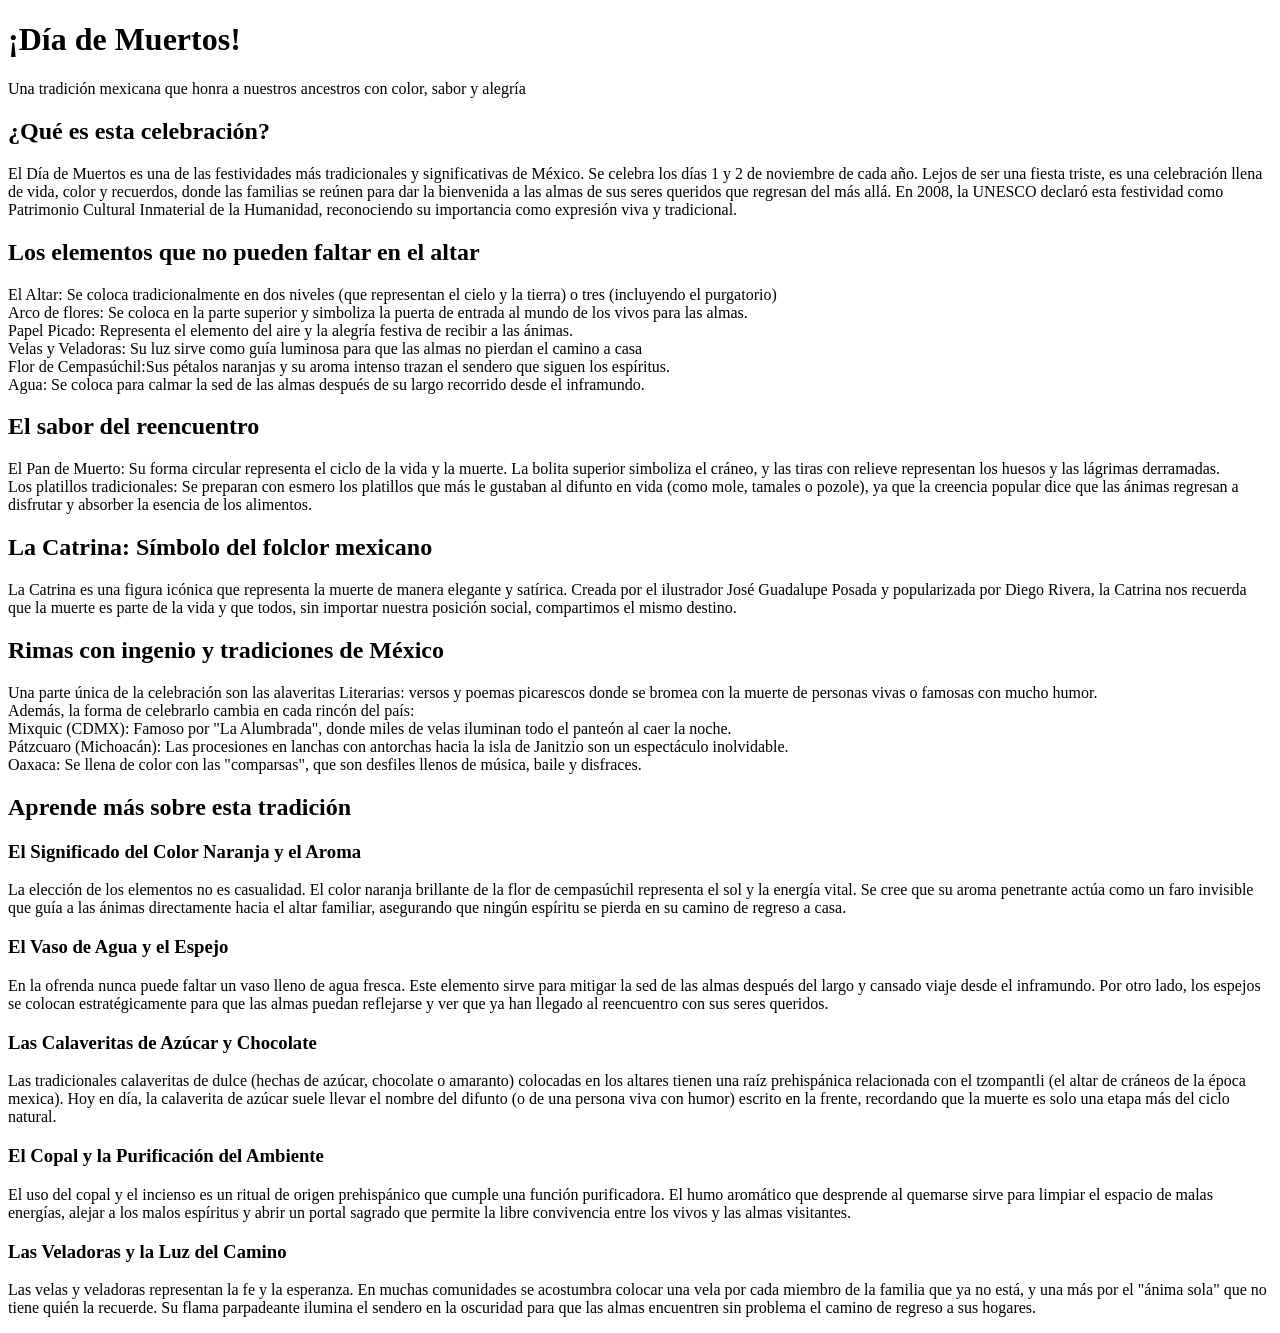
==== index.html @ 07dba8d9 "Integre las etiquetas semanticas header, section y main en la carpeta index" ====
<!DOCTYPE html>
<html lang="es">
    <head>
        <meta charset="UTF-8">
        <!--comentario-->
        <meta name="viewport" content="width=device-width, initial-scale=1">
        <meta name="description" content="Página sobre la tradición mexicana del Día de Muertos y sus elementos culturales.">
        <title>Mi primera práctica</title>
        <link href="style.css" rel="stylesheet">
        <link rel="icon" href="imagen.ico">
    </head>
    <body>
        <header>
            <div class="titulo">
                <h1>¡Día de Muertos!</h1>
                <p>Una tradición mexicana que honra a nuestros ancestros con color, sabor y alegría</p>
            </div>
        </header>
        <main>
            <section>
                <div class="seccionprincipal">
                    <h2>¿Qué es esta celebración?</h2>
                    <p>El Día de Muertos es una de las festividades más tradicionales y significativas de México. Se celebra los días 1 y 2 de noviembre de cada año. Lejos de ser una fiesta triste, es una celebración llena de vida, color y recuerdos, donde las familias se reúnen para dar la bienvenida a las almas de sus seres queridos que regresan del más allá. En 2008, la UNESCO declaró esta festividad como Patrimonio Cultural Inmaterial de la Humanidad, reconociendo su importancia como expresión viva y tradicional.</p>

                    <h2>Los elementos que no pueden faltar en el altar</h2>
                    <p>El Altar: Se coloca tradicionalmente en dos niveles (que representan el cielo y la tierra) o tres (incluyendo el purgatorio) <br>
                        Arco de flores: Se coloca en la parte superior y simboliza la puerta de entrada al mundo de los vivos para las almas. <br>
                        Papel Picado: Representa el elemento del aire y la alegría festiva de recibir a las ánimas. <br>
                        Velas y Veladoras: Su luz sirve como guía luminosa para que las almas no pierdan el camino a casa <br>
                        Flor de Cempasúchil:Sus pétalos naranjas y su aroma intenso trazan el sendero que siguen los espíritus. <br>
                        Agua: Se coloca para calmar la sed de las almas después de su largo recorrido desde el inframundo.
                    </p>

                    <h2>El sabor del reencuentro</h2>
                    <p>El Pan de Muerto: Su forma circular representa el ciclo de la vida y la muerte. La bolita superior simboliza el cráneo, y las tiras con relieve representan los huesos y las lágrimas derramadas. <br>
                        Los platillos tradicionales: Se preparan con esmero los platillos que más le gustaban al difunto en vida (como mole, tamales o pozole), ya que la creencia popular dice que las ánimas regresan a disfrutar y absorber la esencia de los alimentos.
                    </p>

                    <h2>La Catrina: Símbolo del folclor mexicano</h2>
                    <p>La Catrina es una figura icónica que representa la muerte de manera elegante y satírica. Creada por el ilustrador José Guadalupe Posada y popularizada por Diego Rivera, la Catrina nos recuerda que la muerte es parte de la vida y que todos, sin importar nuestra posición social, compartimos el mismo destino.
                    </p>

                    <h2>Rimas con ingenio y tradiciones de México</h2>
                    <p>Una parte única de la celebración son las alaveritas Literarias: versos y poemas picarescos donde se bromea con la muerte de personas vivas o famosas con mucho humor. <br>
                        Además, la forma de celebrarlo cambia en cada rincón del país: <br>
                        Mixquic (CDMX): Famoso por "La Alumbrada", donde miles de velas iluminan todo el panteón al caer la noche. <br>
                        Pátzcuaro (Michoacán): Las procesiones en lanchas con antorchas hacia la isla de Janitzio son un espectáculo inolvidable. <br>
                        Oaxaca: Se llena de color con las "comparsas", que son desfiles llenos de música, baile y disfraces.
                    </p>

                    <h2>Aprende más sobre esta tradición</h2>
                

                    <h3>El Significado del Color Naranja y el Aroma</h3>
                    <p>La elección de los elementos no es casualidad. El color naranja brillante de la flor de cempasúchil representa el sol y la energía vital. Se cree que su aroma penetrante actúa como un faro invisible que guía a las ánimas directamente hacia el altar familiar, asegurando que ningún espíritu se pierda en su camino de regreso a casa.</p>

                    <h3>El Vaso de Agua y el Espejo</h3>
                    <p>En la ofrenda nunca puede faltar un vaso lleno de agua fresca. Este elemento sirve para mitigar la sed de las almas después del largo y cansado viaje desde el inframundo. Por otro lado, los espejos se colocan estratégicamente para que las almas puedan reflejarse y ver que ya han llegado al reencuentro con sus seres queridos.</p>

                    <h3>Las Calaveritas de Azúcar y Chocolate</h3>
                    <p>Las tradicionales calaveritas de dulce (hechas de azúcar, chocolate o amaranto) colocadas en los altares tienen una raíz prehispánica relacionada con el tzompantli (el altar de cráneos de la época mexica). Hoy en día, la calaverita de azúcar suele llevar el nombre del difunto (o de una persona viva con humor) escrito en la frente, recordando que la muerte es solo una etapa más del ciclo natural.</p>

                    <h3>El Copal y la Purificación del Ambiente</h3>
                    <p>El uso del copal y el incienso es un ritual de origen prehispánico que cumple una función purificadora. El humo aromático que desprende al quemarse sirve para limpiar el espacio de malas energías, alejar a los malos espíritus y abrir un portal sagrado que permite la libre convivencia entre los vivos y las almas visitantes.</p>

                    <h3>Las Veladoras y la Luz del Camino</h3>
                    <p>Las velas y veladoras representan la fe y la esperanza. En muchas comunidades se acostumbra colocar una vela por cada miembro de la familia que ya no está, y una más por el "ánima sola" que no tiene quién la recuerde. Su flama parpadeante ilumina el sendero en la oscuridad para que las almas encuentren sin problema el camino de regreso a sus hogares.</p>
                            
                </div>
            </section>
        </main>
    </body>
</html>
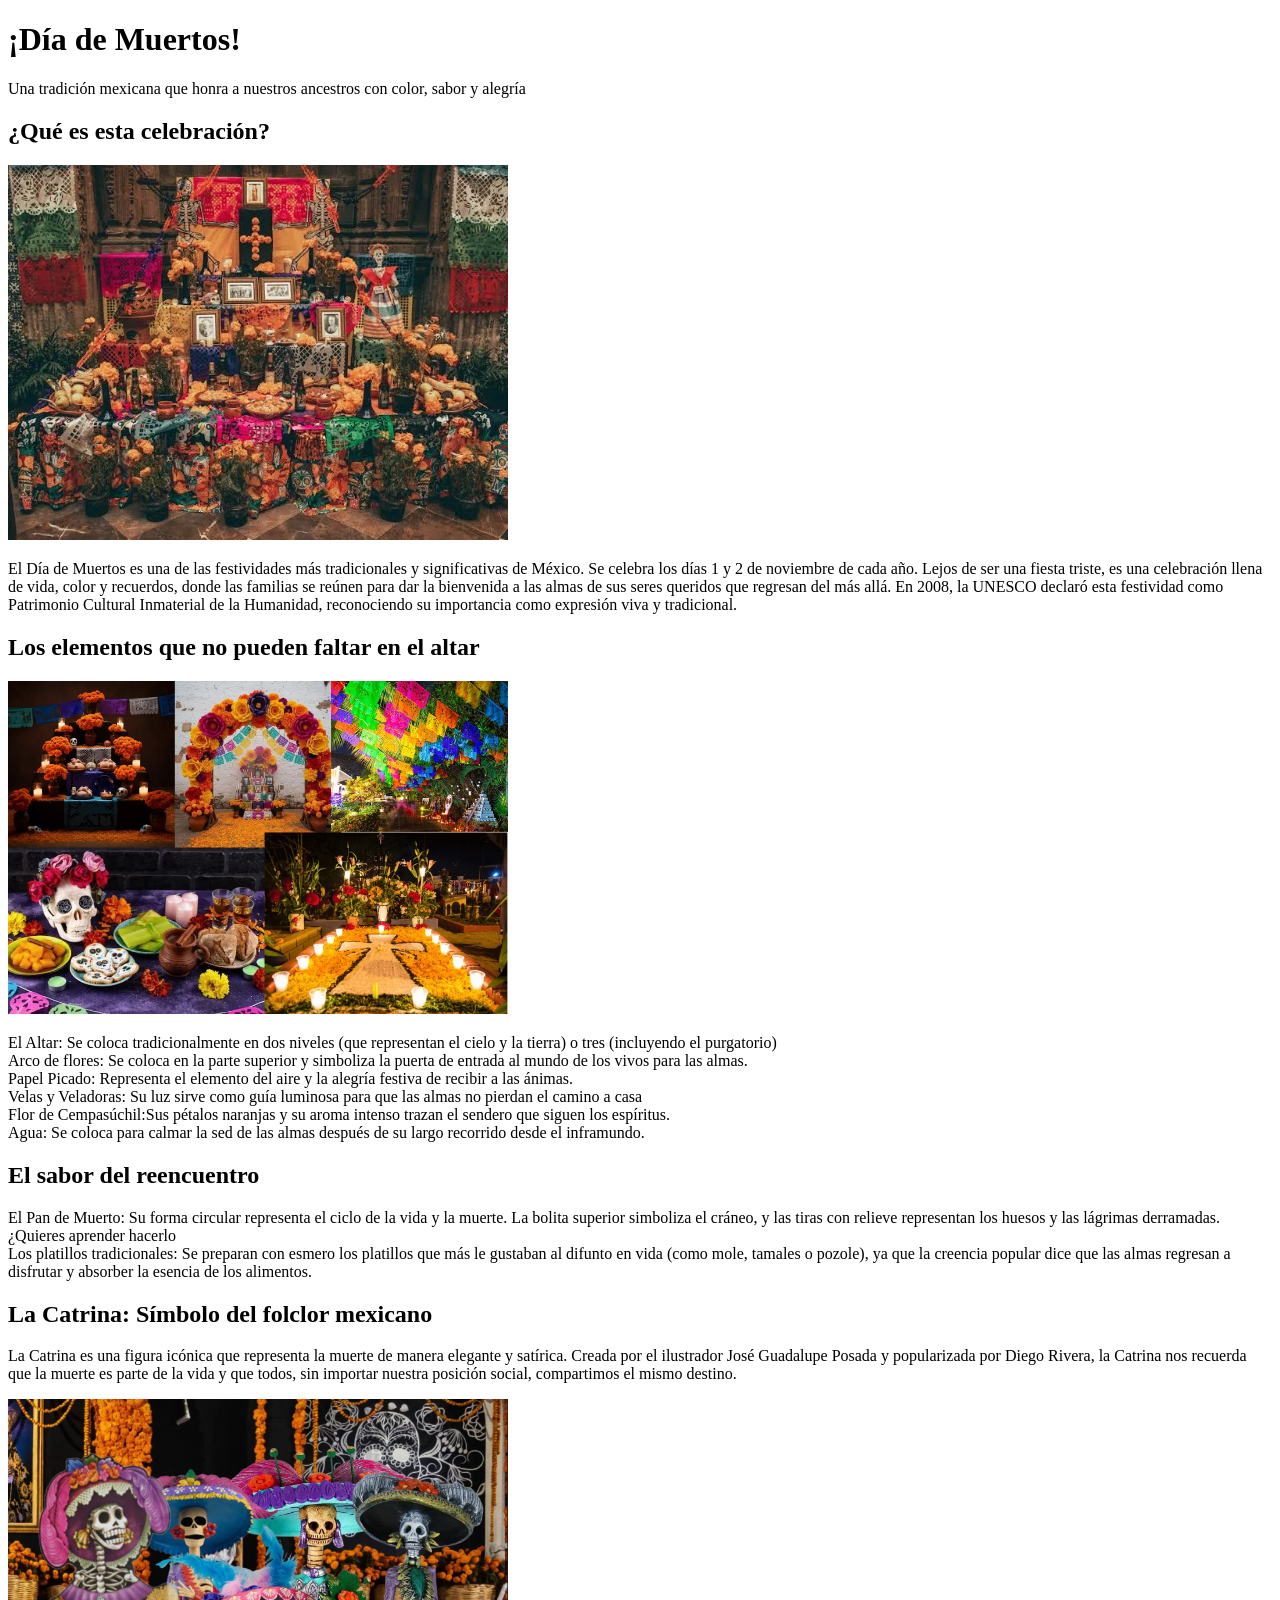
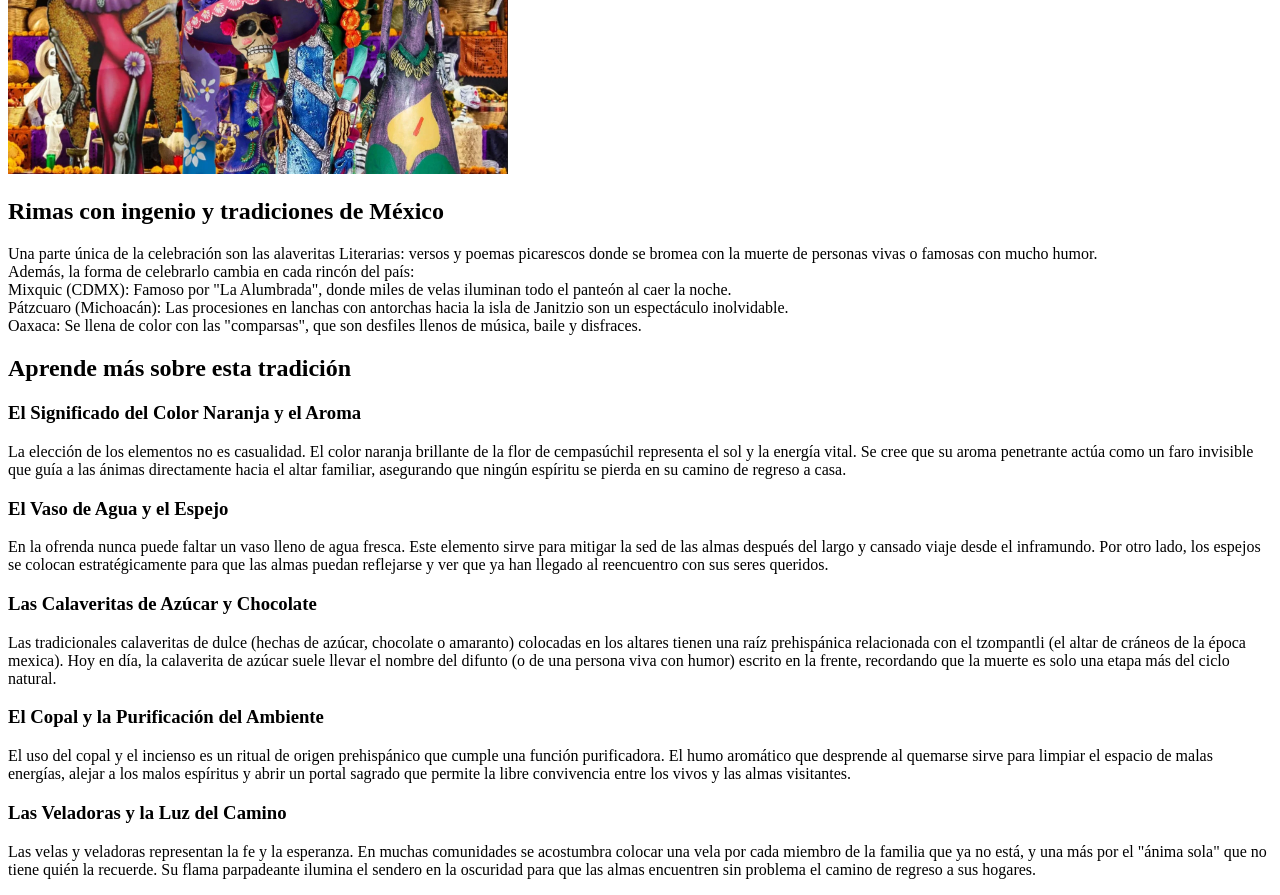
==== commit a6eda8a7: "Se agregaron las imagenes en el proyecto y en el index" ====
--- a/index.html
+++ b/index.html
@@ -20,9 +20,11 @@
             <section>
                 <div class="seccionprincipal">
                     <h2>¿Qué es esta celebración?</h2>
+                    <img src="img/ofrenda.webp" alt="Altar tradicional de Día de Muertos decorado con flores de cempasúchil y papel picado" width="500">
                     <p>El Día de Muertos es una de las festividades más tradicionales y significativas de México. Se celebra los días 1 y 2 de noviembre de cada año. Lejos de ser una fiesta triste, es una celebración llena de vida, color y recuerdos, donde las familias se reúnen para dar la bienvenida a las almas de sus seres queridos que regresan del más allá. En 2008, la UNESCO declaró esta festividad como Patrimonio Cultural Inmaterial de la Humanidad, reconociendo su importancia como expresión viva y tradicional.</p>
 
                     <h2>Los elementos que no pueden faltar en el altar</h2>
+                    <img src="img/elementos.webp" alt="Elementos del altar de Día de Muertos" width="500">
                     <p>El Altar: Se coloca tradicionalmente en dos niveles (que representan el cielo y la tierra) o tres (incluyendo el purgatorio) <br>
                         Arco de flores: Se coloca en la parte superior y simboliza la puerta de entrada al mundo de los vivos para las almas. <br>
                         Papel Picado: Representa el elemento del aire y la alegría festiva de recibir a las ánimas. <br>
@@ -32,13 +34,15 @@
                     </p>
 
                     <h2>El sabor del reencuentro</h2>
-                    <p>El Pan de Muerto: Su forma circular representa el ciclo de la vida y la muerte. La bolita superior simboliza el cráneo, y las tiras con relieve representan los huesos y las lágrimas derramadas. <br>
-                        Los platillos tradicionales: Se preparan con esmero los platillos que más le gustaban al difunto en vida (como mole, tamales o pozole), ya que la creencia popular dice que las ánimas regresan a disfrutar y absorber la esencia de los alimentos.
+                    <p>El Pan de Muerto: Su forma circular representa el ciclo de la vida y la muerte. La bolita superior simboliza el cráneo, y las tiras con relieve representan los huesos y las lágrimas derramadas. 
+                        ¿Quieres aprender hacerlo <br>
+                        Los platillos tradicionales: Se preparan con esmero los platillos que más le gustaban al difunto en vida (como mole, tamales o pozole), ya que la creencia popular dice que las almas regresan a disfrutar y absorber la esencia de los alimentos.
                     </p>
 
                     <h2>La Catrina: Símbolo del folclor mexicano</h2>
                     <p>La Catrina es una figura icónica que representa la muerte de manera elegante y satírica. Creada por el ilustrador José Guadalupe Posada y popularizada por Diego Rivera, la Catrina nos recuerda que la muerte es parte de la vida y que todos, sin importar nuestra posición social, compartimos el mismo destino.
                     </p>
+                    <img src="img/catrina.webp" alt="Catrinas" width="500">
 
                     <h2>Rimas con ingenio y tradiciones de México</h2>
                     <p>Una parte única de la celebración son las alaveritas Literarias: versos y poemas picarescos donde se bromea con la muerte de personas vivas o famosas con mucho humor. <br>
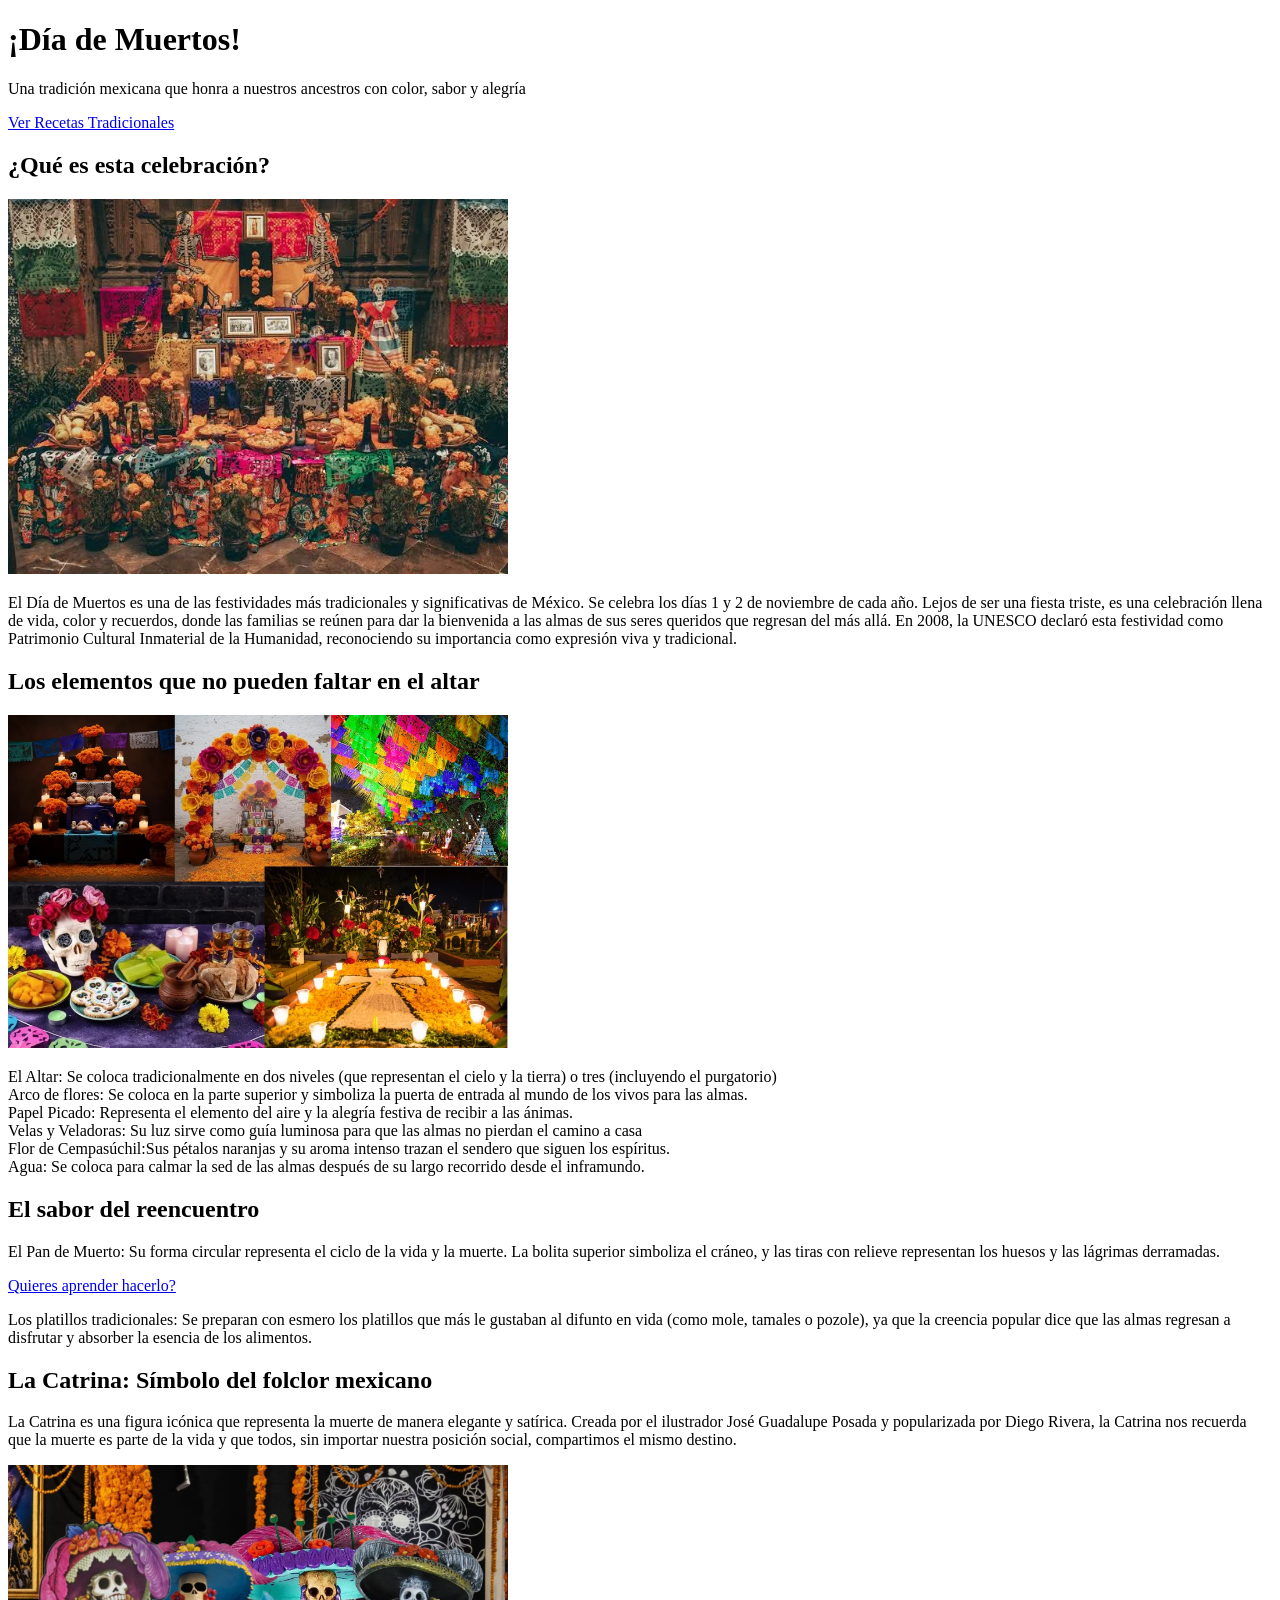
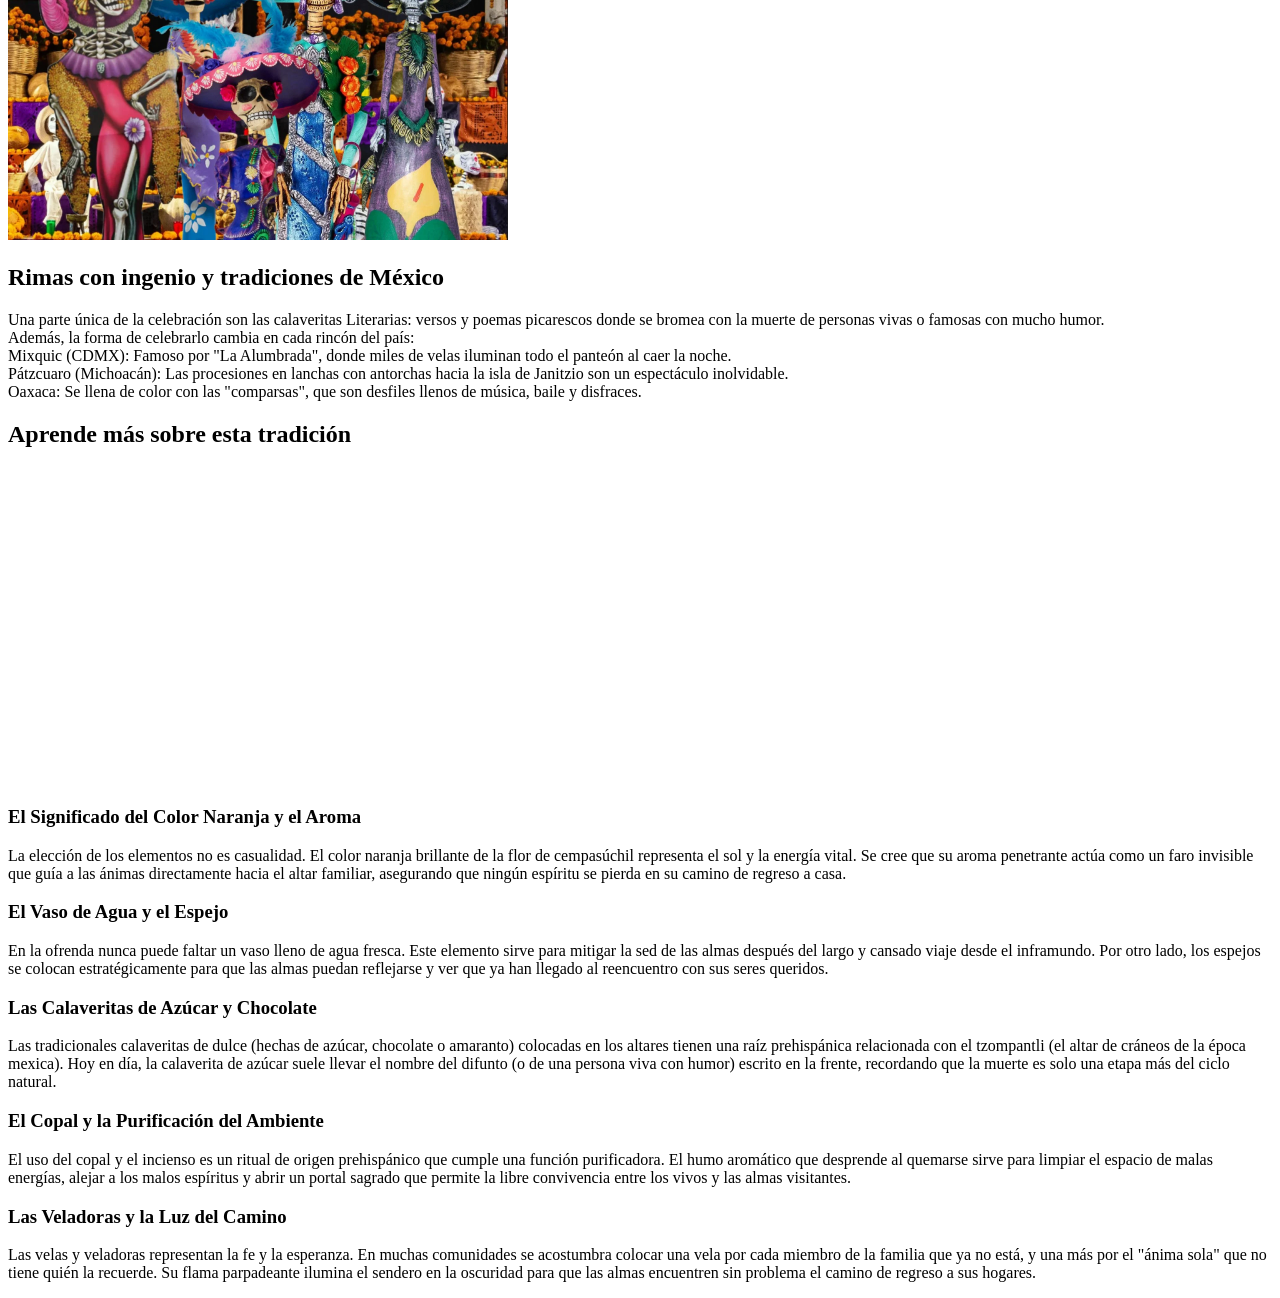
==== commit a76fc5d0: "Se agrego el video de YouTube en la seccion aprender mas sobre esta tradicion de index.html y se enl" ====
--- a/index.html
+++ b/index.html
@@ -15,6 +15,9 @@
                 <h1>¡Día de Muertos!</h1>
                 <p>Una tradición mexicana que honra a nuestros ancestros con color, sabor y alegría</p>
             </div>
+            <nav>
+                <p><a href="recetas.html">Ver Recetas Tradicionales </a></p>
+            </nav>
         </header>
         <main>
             <section>
@@ -35,7 +38,9 @@
 
                     <h2>El sabor del reencuentro</h2>
                     <p>El Pan de Muerto: Su forma circular representa el ciclo de la vida y la muerte. La bolita superior simboliza el cráneo, y las tiras con relieve representan los huesos y las lágrimas derramadas. 
-                        ¿Quieres aprender hacerlo <br>
+                        <nav>
+                            <a href="recetas.html">Quieres aprender hacerlo?</a></p>
+                        </nav>
                         Los platillos tradicionales: Se preparan con esmero los platillos que más le gustaban al difunto en vida (como mole, tamales o pozole), ya que la creencia popular dice que las almas regresan a disfrutar y absorber la esencia de los alimentos.
                     </p>
 
@@ -45,7 +50,7 @@
                     <img src="img/catrina.webp" alt="Catrinas" width="500">
 
                     <h2>Rimas con ingenio y tradiciones de México</h2>
-                    <p>Una parte única de la celebración son las alaveritas Literarias: versos y poemas picarescos donde se bromea con la muerte de personas vivas o famosas con mucho humor. <br>
+                    <p>Una parte única de la celebración son las calaveritas Literarias: versos y poemas picarescos donde se bromea con la muerte de personas vivas o famosas con mucho humor. <br>
                         Además, la forma de celebrarlo cambia en cada rincón del país: <br>
                         Mixquic (CDMX): Famoso por "La Alumbrada", donde miles de velas iluminan todo el panteón al caer la noche. <br>
                         Pátzcuaro (Michoacán): Las procesiones en lanchas con antorchas hacia la isla de Janitzio son un espectáculo inolvidable. <br>
@@ -53,7 +58,9 @@
                     </p>
 
                     <h2>Aprende más sobre esta tradición</h2>
-                
+                    <div class="video-contenedor">
+                        <iframe width="100%" height="315" src="https://www.youtube.com/embed/B2Jie0WileQ" title="Video explicativo de Día de Muertos" frameborder="0" allowfullscreen></iframe>
+                    </div>
 
                     <h3>El Significado del Color Naranja y el Aroma</h3>
                     <p>La elección de los elementos no es casualidad. El color naranja brillante de la flor de cempasúchil representa el sol y la energía vital. Se cree que su aroma penetrante actúa como un faro invisible que guía a las ánimas directamente hacia el altar familiar, asegurando que ningún espíritu se pierda en su camino de regreso a casa.</p>
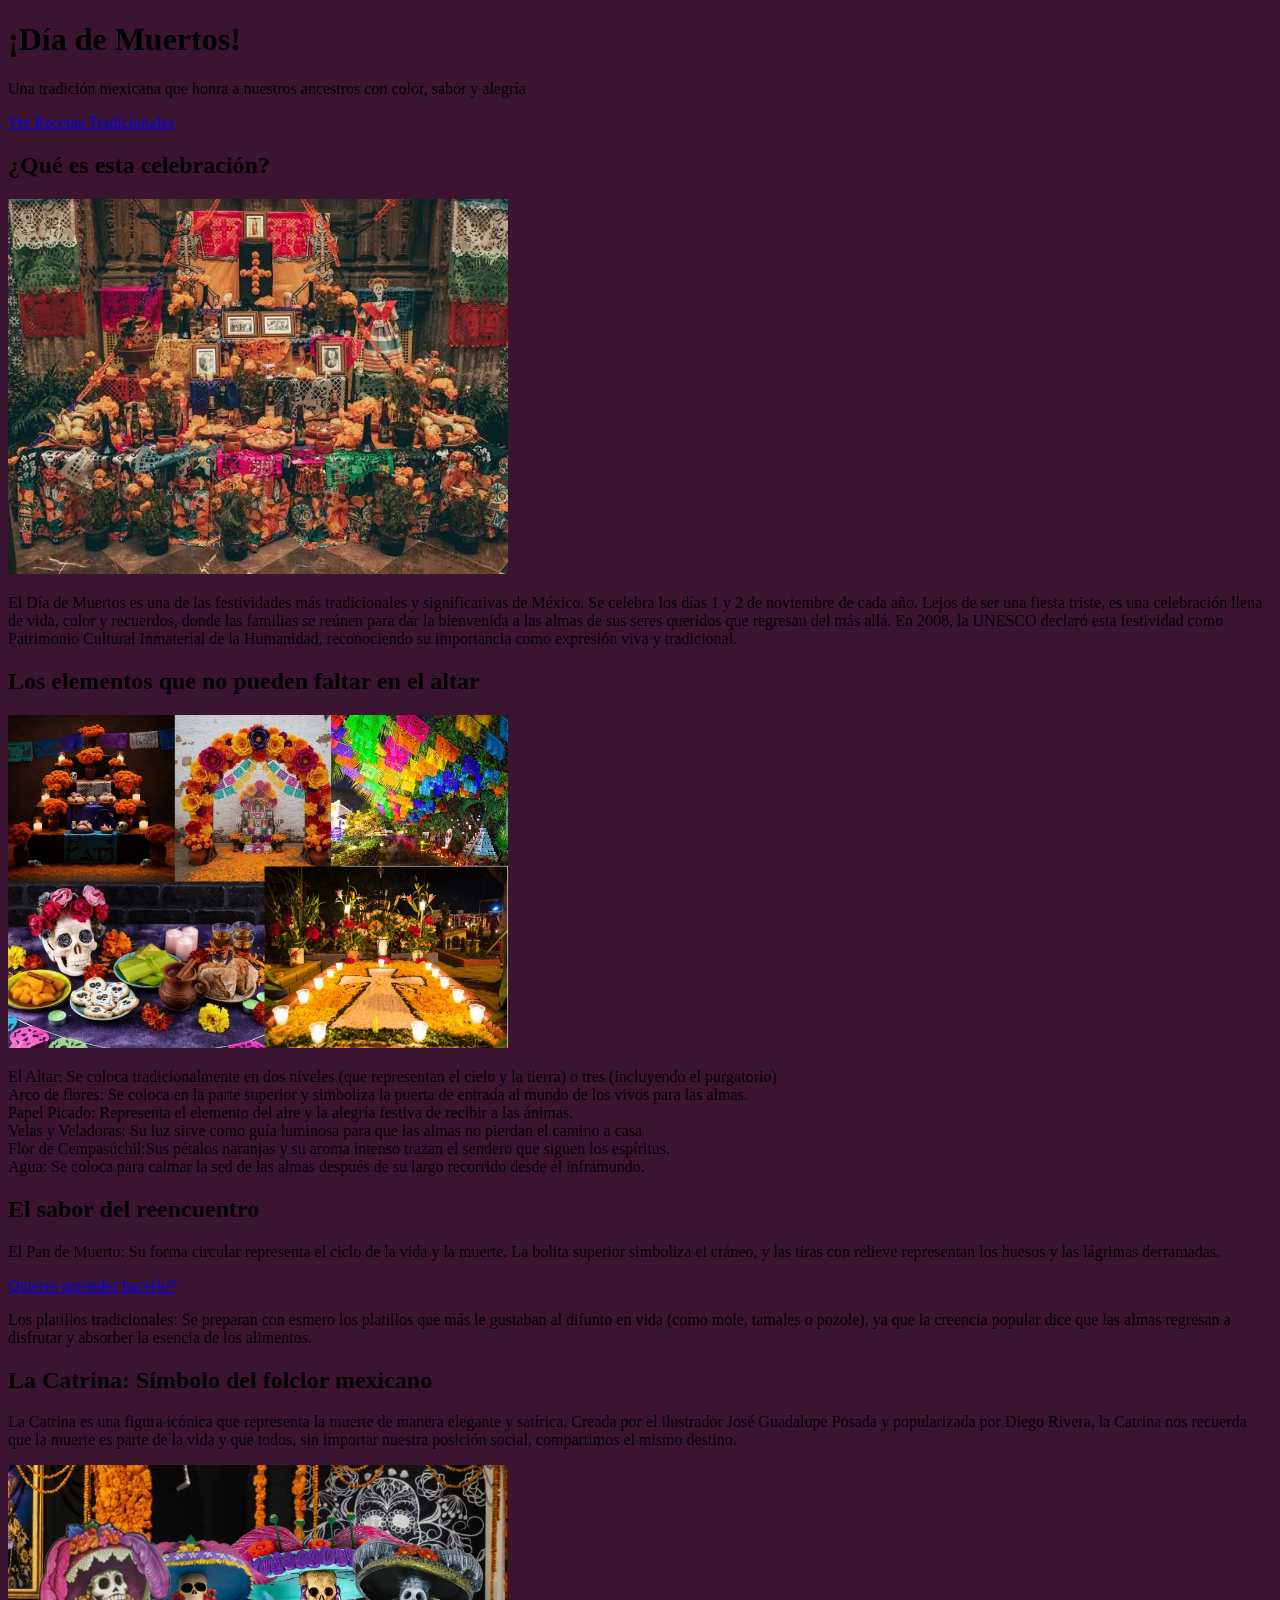
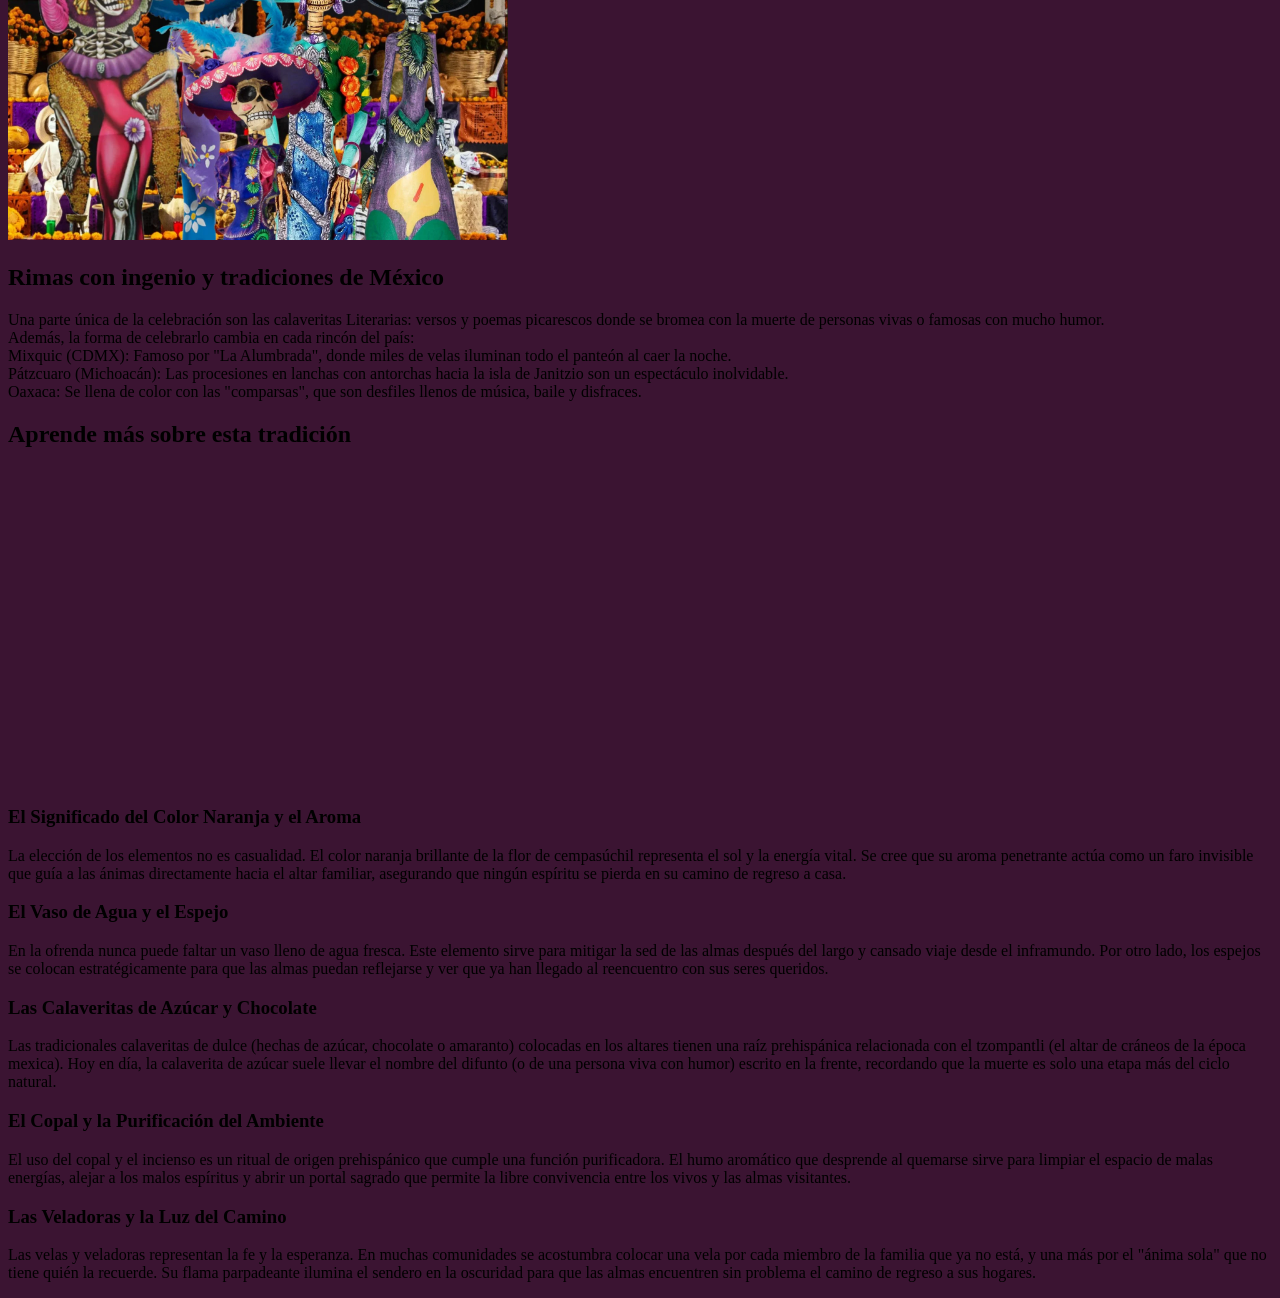
==== commit caa52e5c: "Cambie el color de fondo a morado oscuro" ====
--- a/index.html
+++ b/index.html
@@ -47,7 +47,7 @@
                     <h2>La Catrina: Símbolo del folclor mexicano</h2>
                     <p>La Catrina es una figura icónica que representa la muerte de manera elegante y satírica. Creada por el ilustrador José Guadalupe Posada y popularizada por Diego Rivera, la Catrina nos recuerda que la muerte es parte de la vida y que todos, sin importar nuestra posición social, compartimos el mismo destino.
                     </p>
-                    <img src="img/catrina.webp" alt="Catrinas" width="500">
+                    <img src="img/catrina.webp" alt="Imagen de las catrinas" width="500">
 
                     <h2>Rimas con ingenio y tradiciones de México</h2>
                     <p>Una parte única de la celebración son las calaveritas Literarias: versos y poemas picarescos donde se bromea con la muerte de personas vivas o famosas con mucho humor. <br>
--- a/style.css
+++ b/style.css
@@ -0,0 +1,3 @@
+body {
+    background-color: #3b1432;
+}
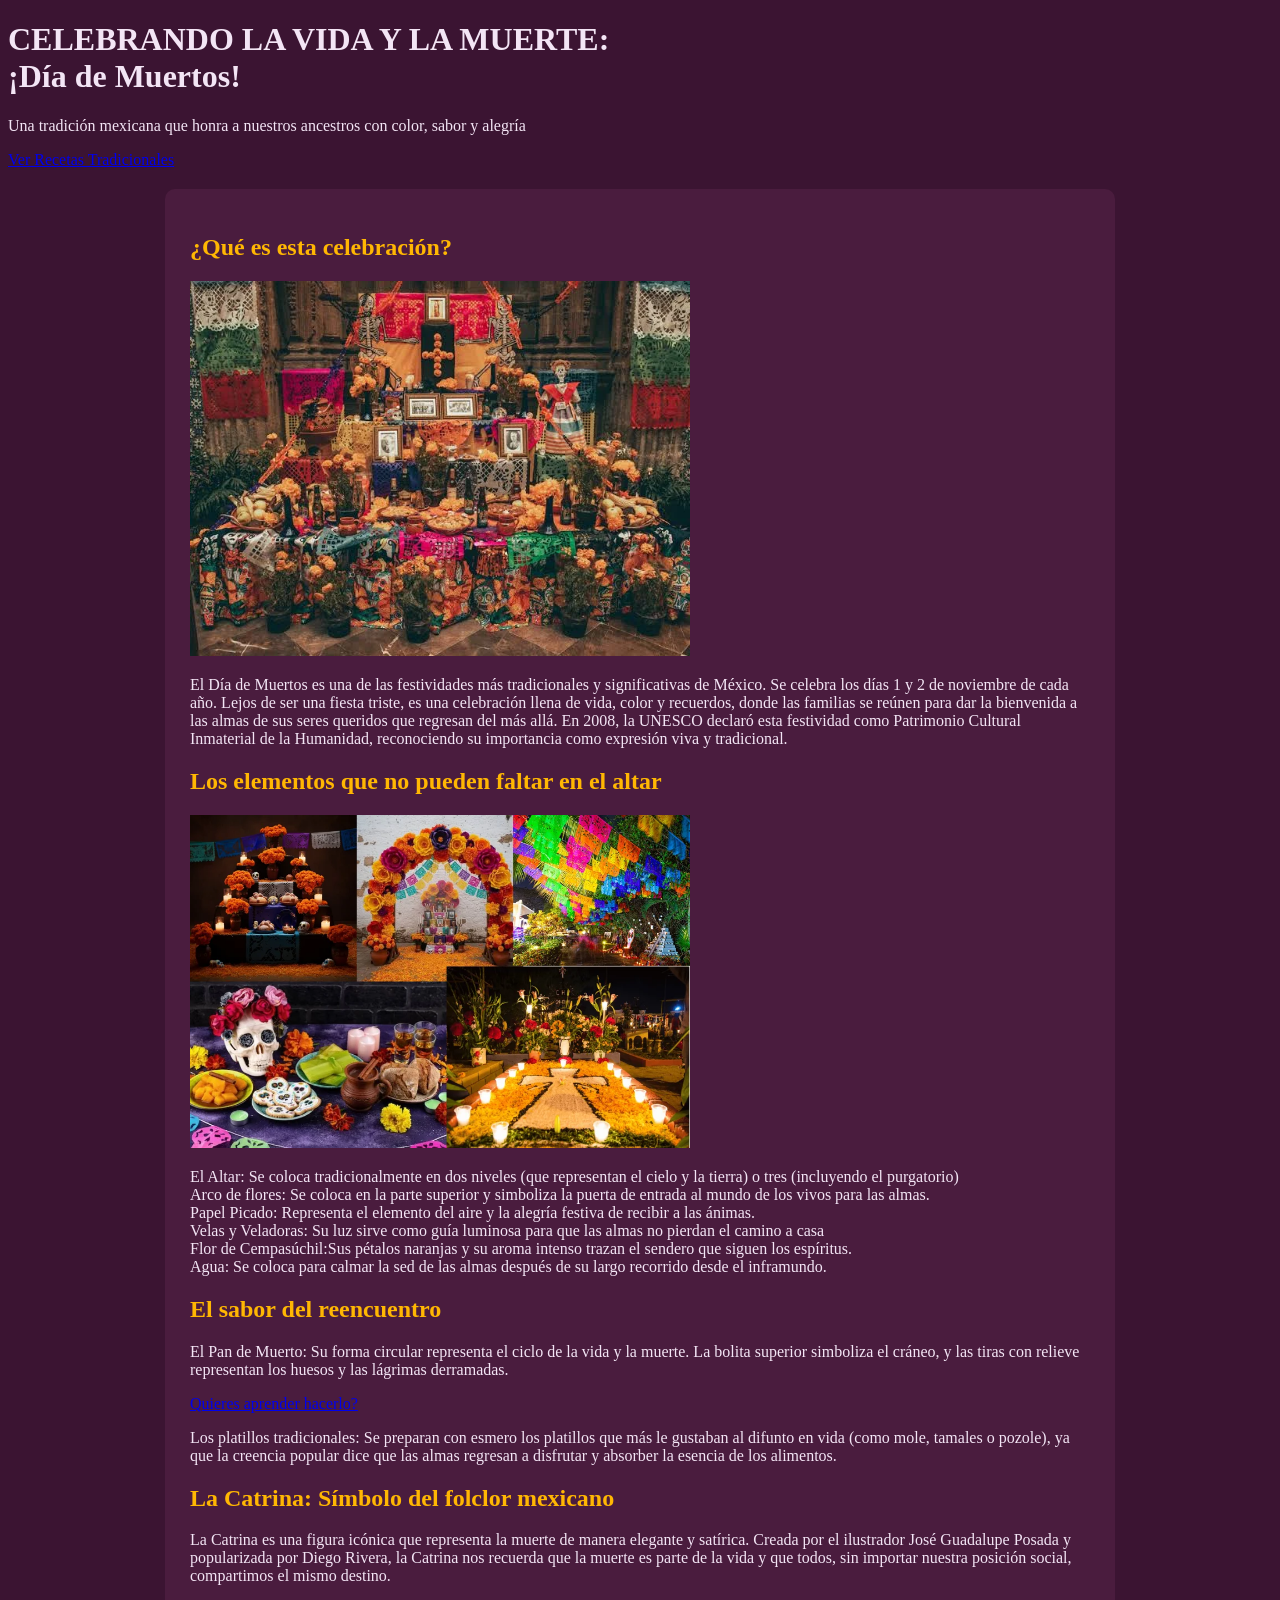
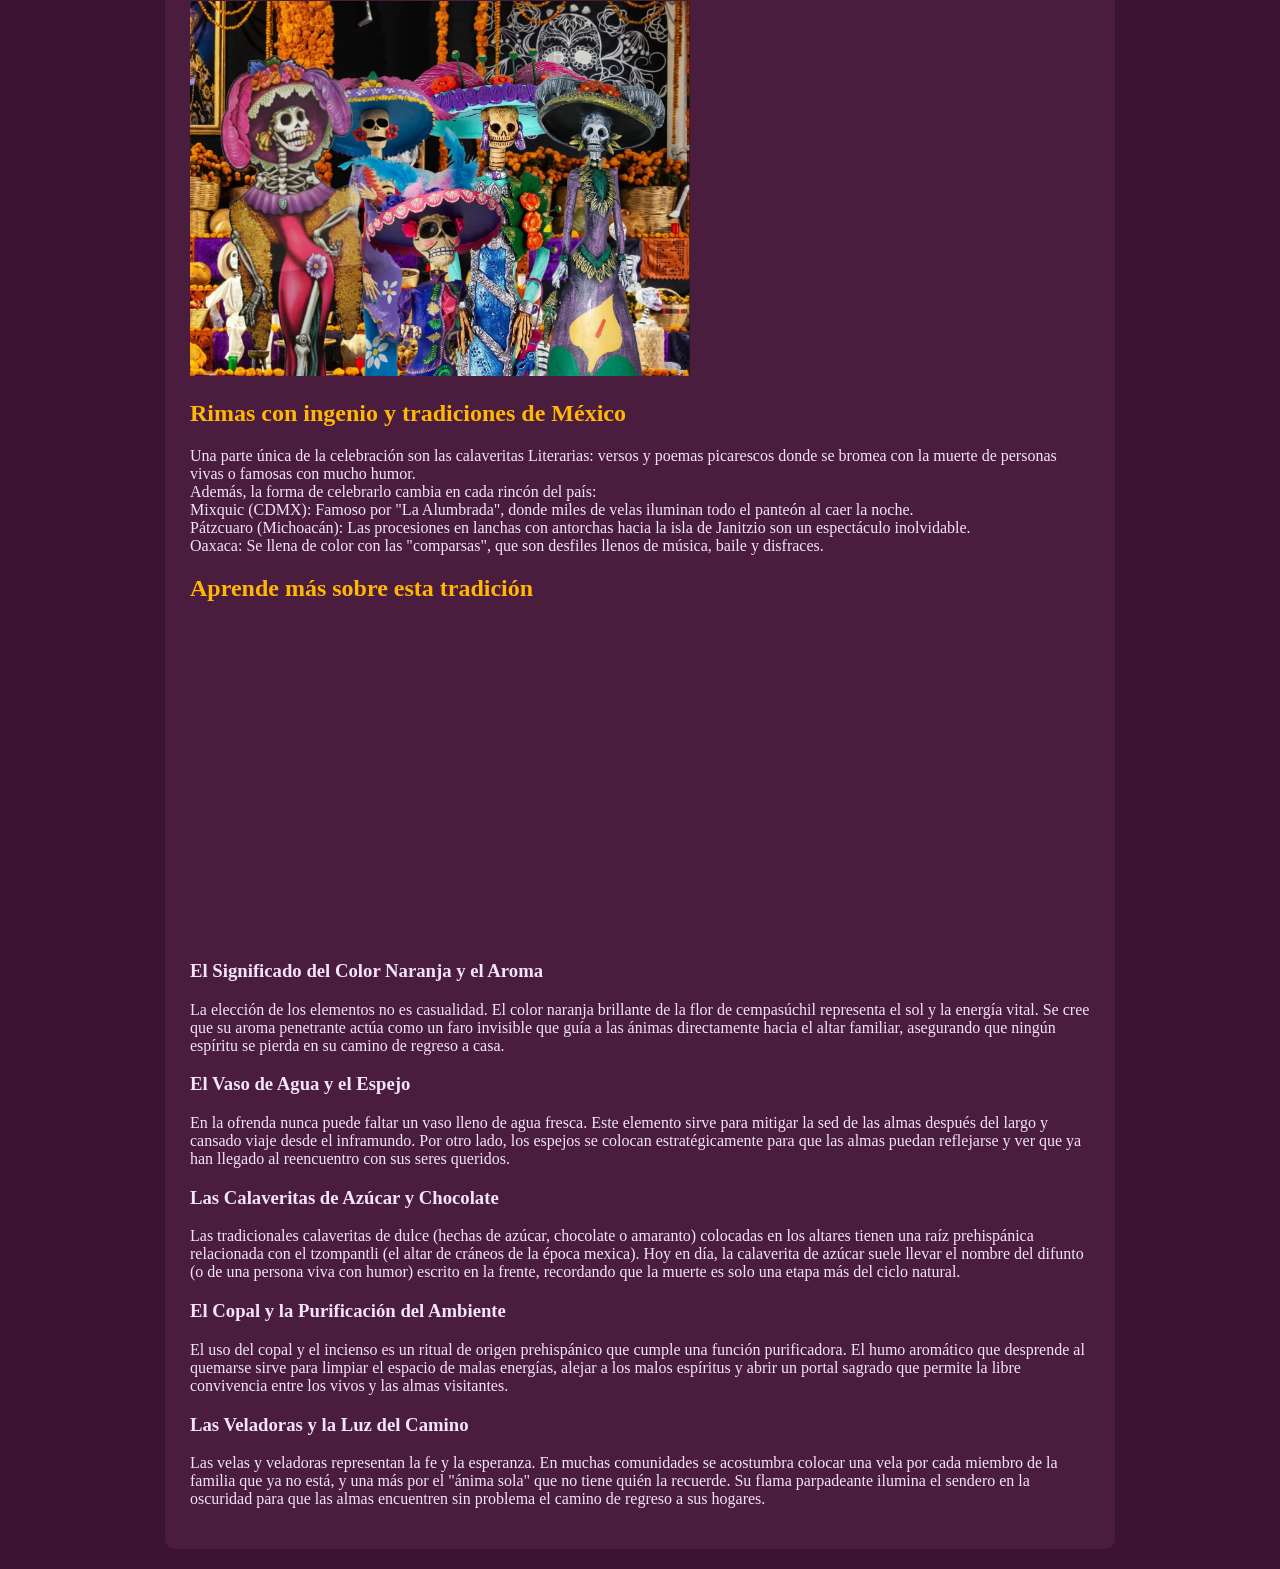
==== commit 10ee23f4: "Se modifico el titulo y separe el titulo principal en dos lineas usando span" ====
--- a/index.html
+++ b/index.html
@@ -12,7 +12,7 @@
     <body>
         <header>
             <div class="titulo">
-                <h1>¡Día de Muertos!</h1>
+                <h1><span class="sub-titulo">CELEBRANDO LA VIDA Y LA MUERTE:</span><br>¡Día de Muertos!</h1>
                 <p>Una tradición mexicana que honra a nuestros ancestros con color, sabor y alegría</p>
             </div>
             <nav>
--- a/style.css
+++ b/style.css
@@ -1,3 +1,16 @@
 body {
     background-color: #3b1432;
+    color: #f3e5f5;
+}
+
+section {
+    background-color: #4a1c3e;
+    padding: 25px;
+    margin: 20px auto;
+    border-radius: 10px;
+    max-width: 900px;
+}
+
+h2 {
+    color: #ffb703;
 }
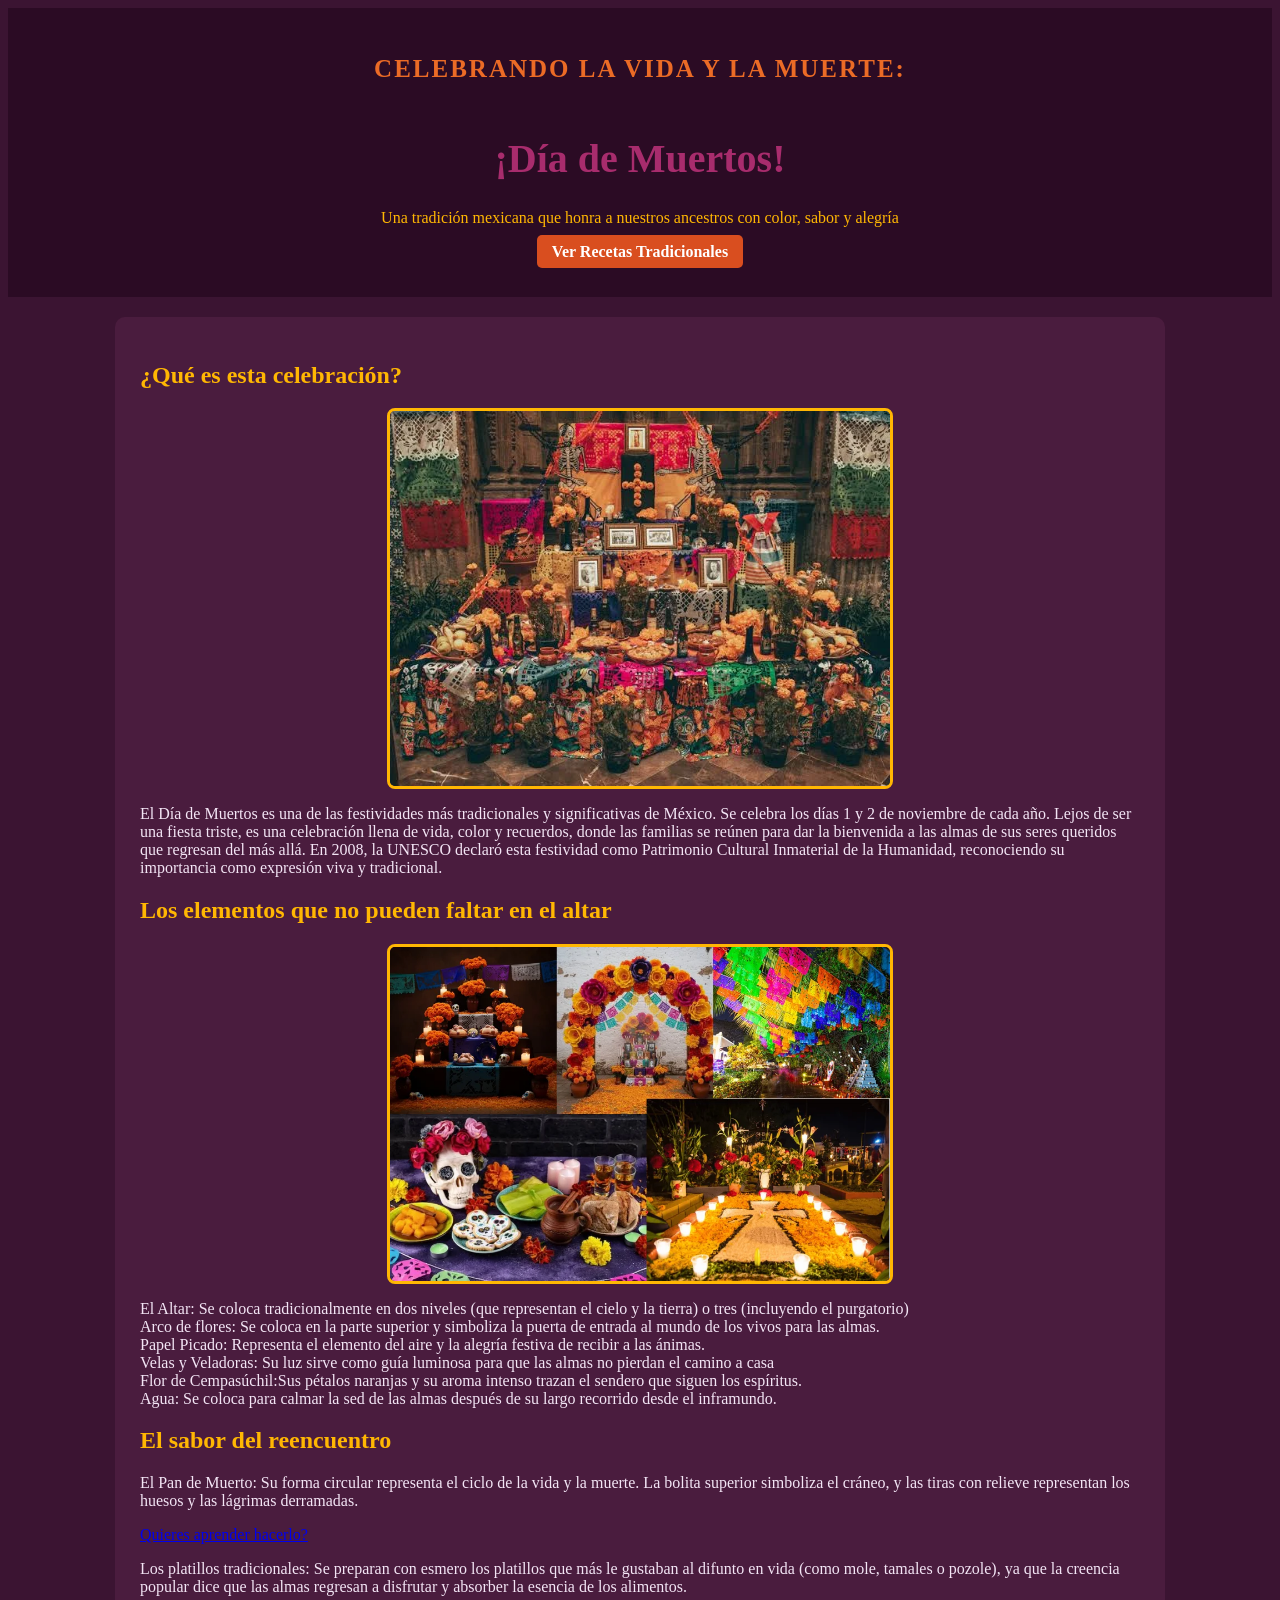
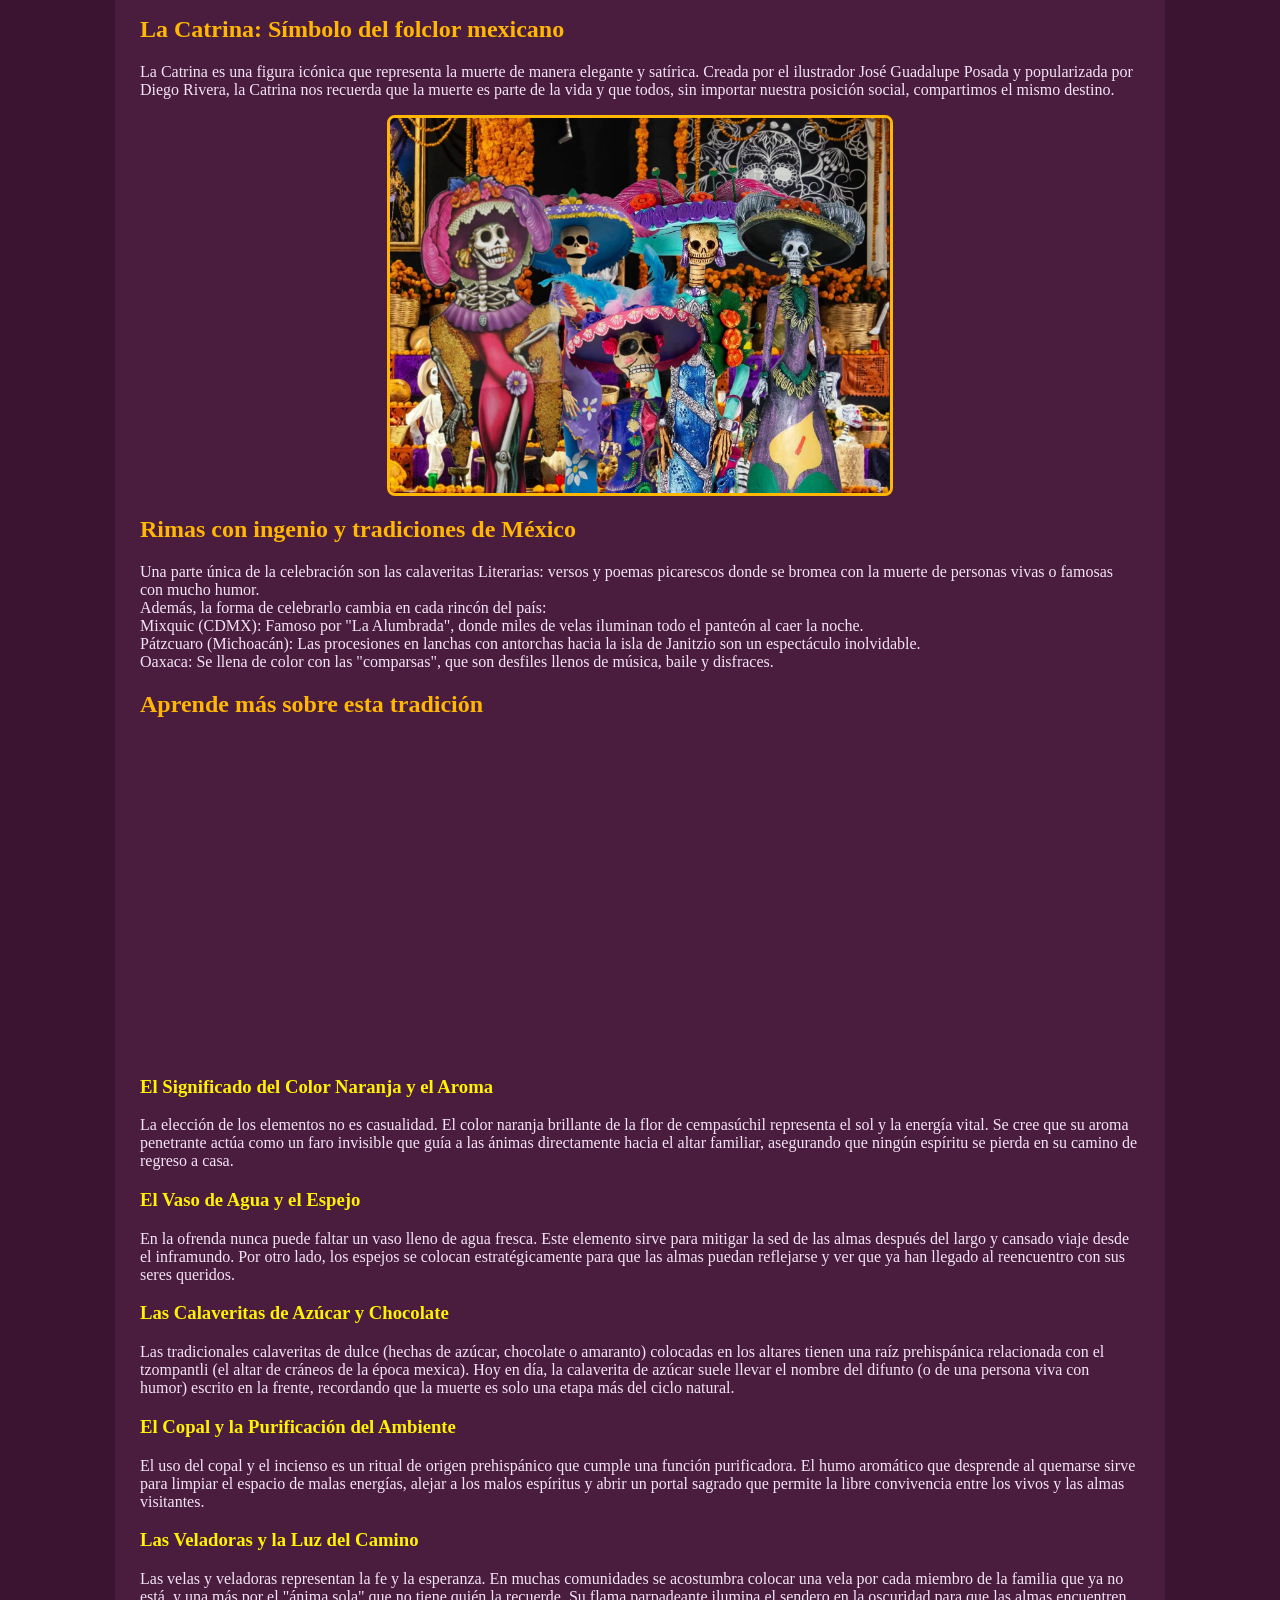
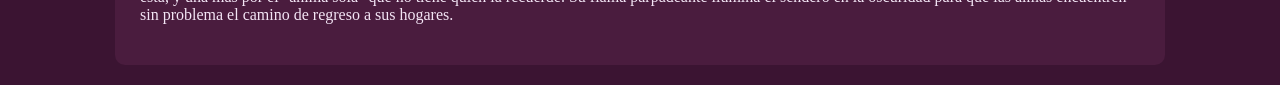
==== commit ddf49378: "Actualice la ruta del archivos de estilos en recetas.html y index.html  dentro de la carpeta CSS" ====
--- a/index.html
+++ b/index.html
@@ -6,7 +6,7 @@
         <meta name="viewport" content="width=device-width, initial-scale=1">
         <meta name="description" content="Página sobre la tradición mexicana del Día de Muertos y sus elementos culturales.">
         <title>Mi primera práctica</title>
-        <link href="style.css" rel="stylesheet">
+        <link href="CSS/style.css" rel="stylesheet">
         <link rel="icon" href="imagen.ico">
     </head>
     <body>
--- a/CSS/style.css
+++ b/CSS/style.css
@@ -0,0 +1,59 @@
+body {
+    background-color: #3b1432;
+    color: #f3e5f5;
+}
+
+section {
+    background-color: #4a1c3e;
+    padding: 25px;
+    margin: 20px auto;
+    border-radius: 10px;
+    max-width: 1000px;
+}
+
+h1 {
+    color: #A82C6D;
+    font-size: 40px;
+    text-align: center;
+}
+
+h1 .sub-titulo {
+    color: #eb6b26; 
+    display: block;
+    font-size: 25px;
+    letter-spacing: 2px;
+    margin-bottom: 5px;
+}
+h2 {
+    color: #ffb703;
+}
+
+h3 {
+     color: #fff200; 
+}
+
+header {
+    background-color: #2b0b24;
+    color: #ffb703;
+    padding: 20px;
+    text-align: center;
+}
+
+nav p a {
+    color: #ffffff;
+    text-decoration: none;
+    background-color: #d94e1f;
+    padding: 8px 15px;
+    border-radius: 5px;
+    font-weight: bold;
+}
+
+img {
+    max-width: 100%;
+    height: auto;
+    display: block;
+    margin: 15px auto;
+    border-radius: 8px;
+    border: 3px solid #ffb703;
+}
+
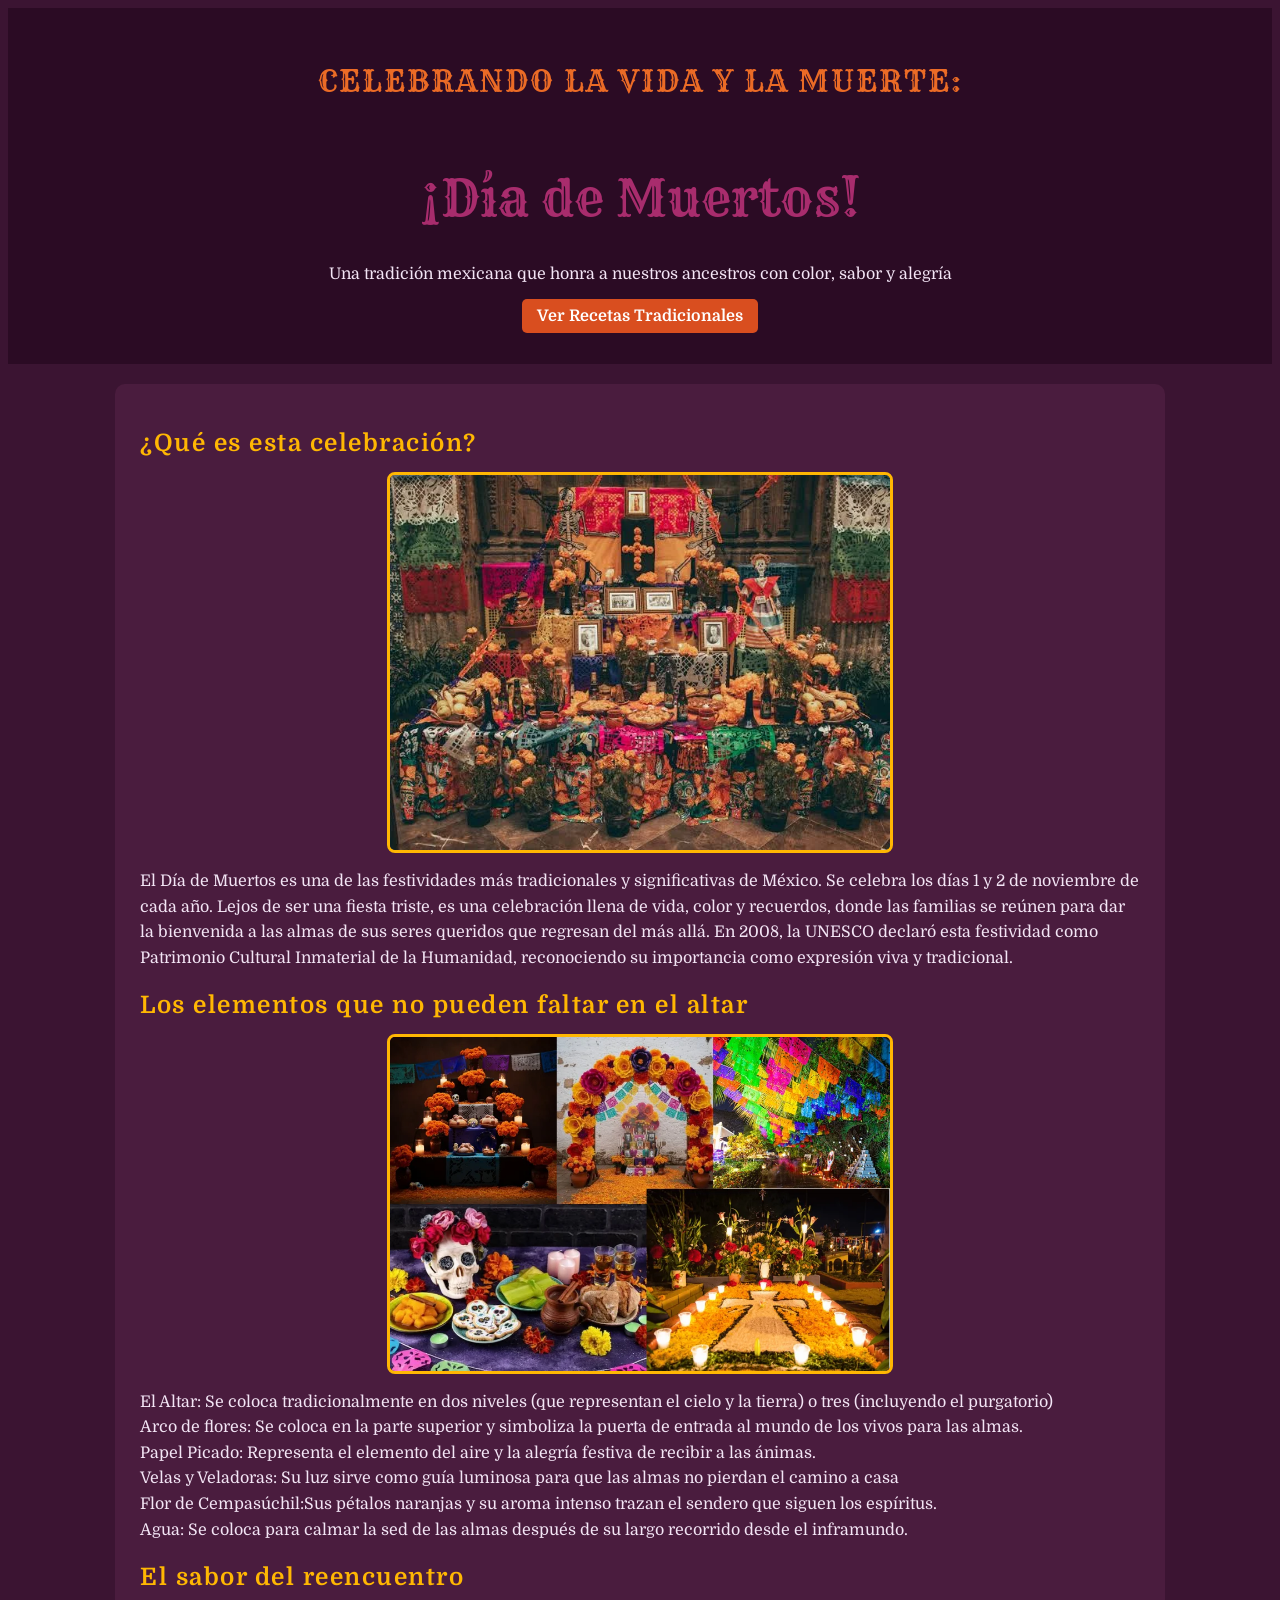
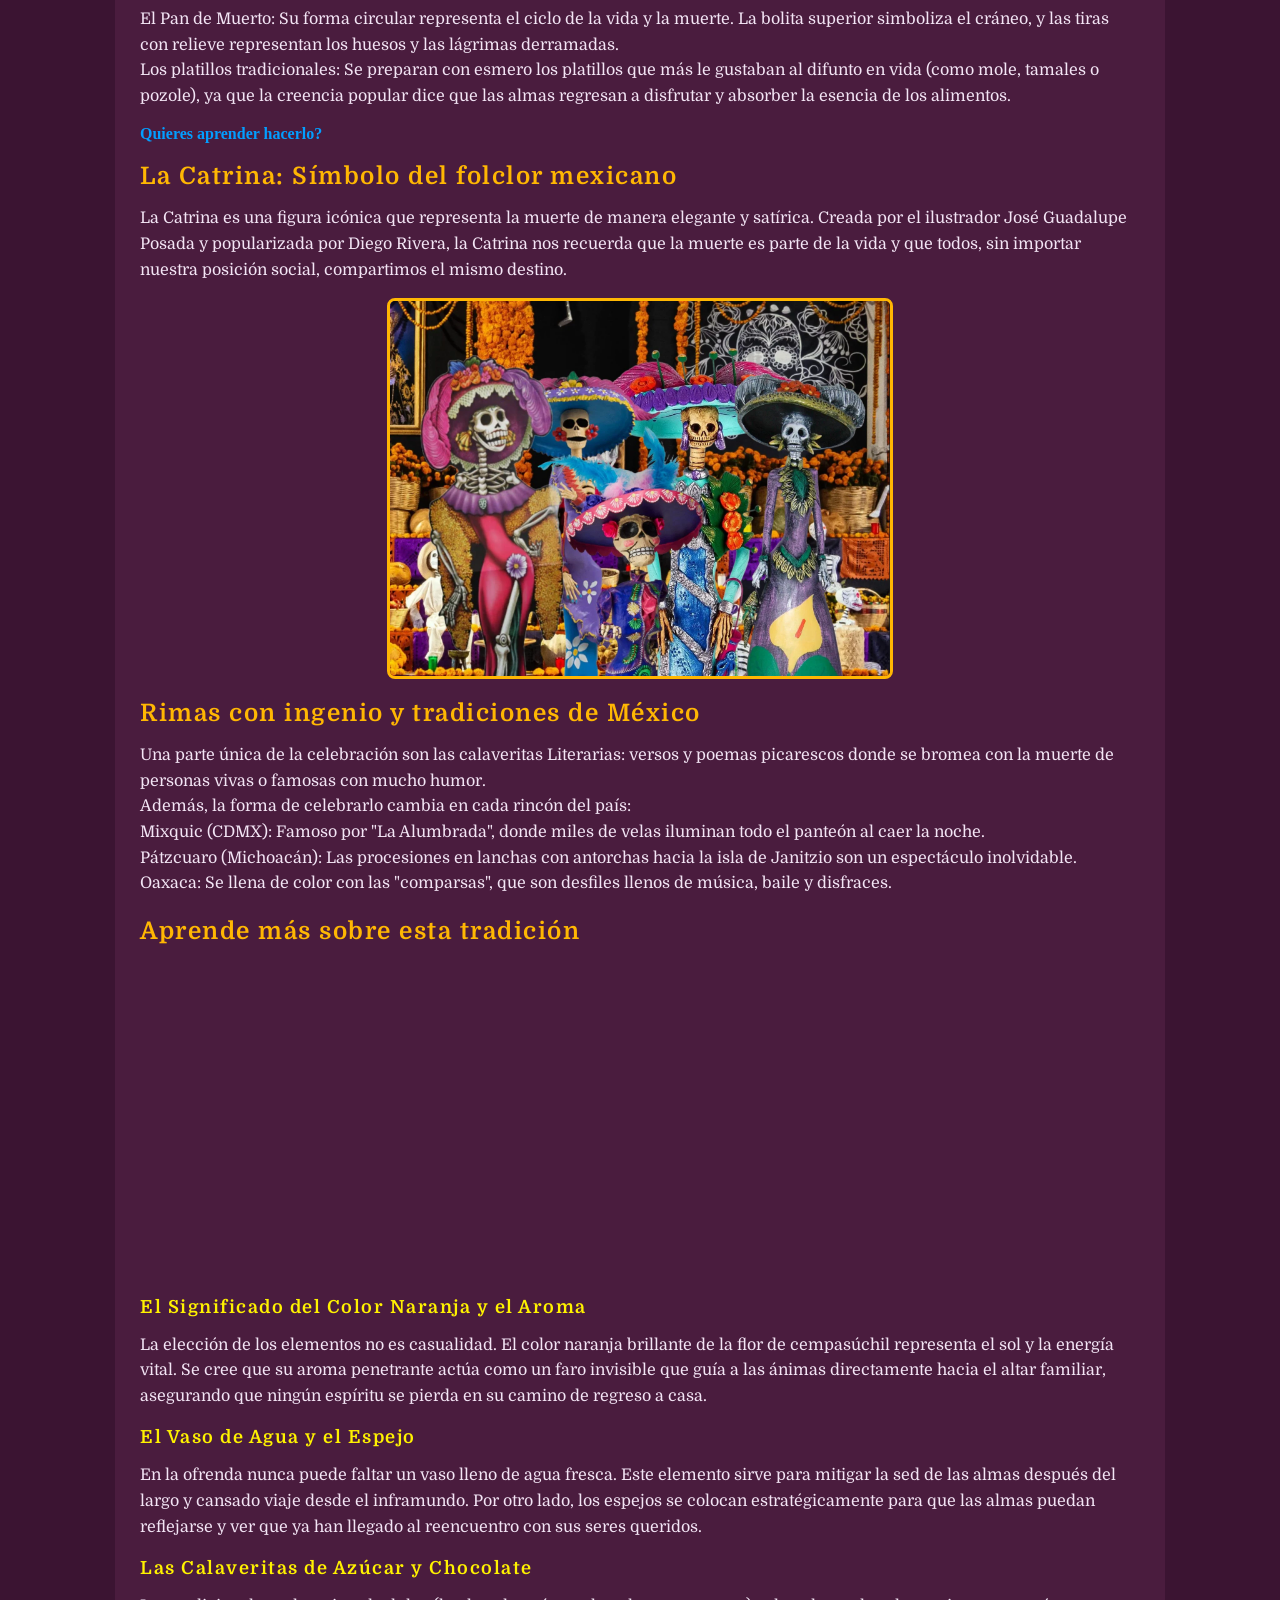
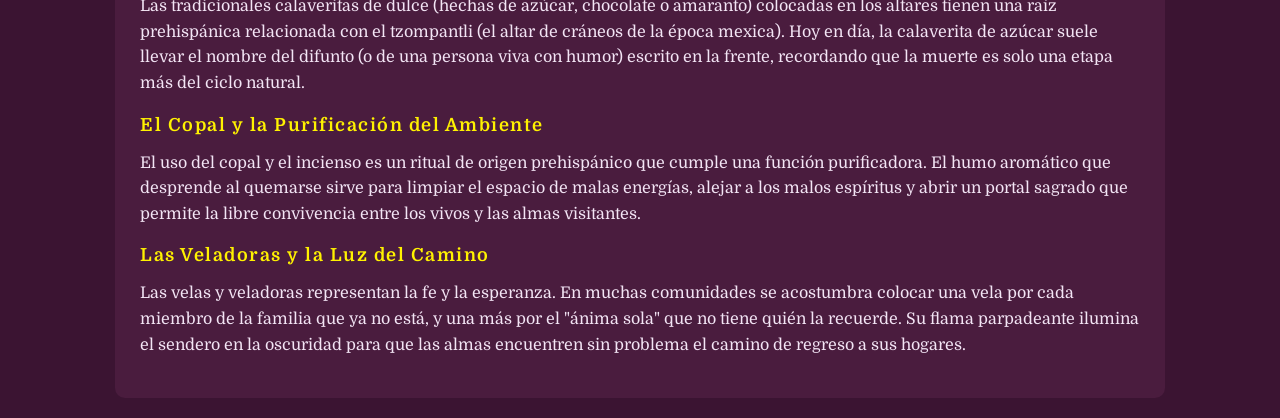
==== commit 5bdca3a8: "Agregue estilos para los enlaces generales y su efecto hover y corregi la estructura HTML de la secc" ====
--- a/index.html
+++ b/index.html
@@ -37,12 +37,14 @@
                     </p>
 
                     <h2>El sabor del reencuentro</h2>
-                    <p>El Pan de Muerto: Su forma circular representa el ciclo de la vida y la muerte. La bolita superior simboliza el cráneo, y las tiras con relieve representan los huesos y las lágrimas derramadas. 
+                    <p>El Pan de Muerto: Su forma circular representa el ciclo de la vida y la muerte. La bolita superior simboliza el cráneo, y las tiras con relieve representan los huesos y las lágrimas derramadas. <br>
+                        
+                        Los platillos tradicionales: Se preparan con esmero los platillos que más le gustaban al difunto en vida (como mole, tamales o pozole), ya que la creencia popular dice que las almas regresan a disfrutar y absorber la esencia de los alimentos.
+                    </p>    
                         <nav>
-                            <a href="recetas.html">Quieres aprender hacerlo?</a></p>
+                            <a href="recetas.html">Quieres aprender hacerlo?</a>
                         </nav>
-                        Los platillos tradicionales: Se preparan con esmero los platillos que más le gustaban al difunto en vida (como mole, tamales o pozole), ya que la creencia popular dice que las almas regresan a disfrutar y absorber la esencia de los alimentos.
-                    </p>
+                    
 
                     <h2>La Catrina: Símbolo del folclor mexicano</h2>
                     <p>La Catrina es una figura icónica que representa la muerte de manera elegante y satírica. Creada por el ilustrador José Guadalupe Posada y popularizada por Diego Rivera, la Catrina nos recuerda que la muerte es parte de la vida y que todos, sin importar nuestra posición social, compartimos el mismo destino.
--- a/CSS/style.css
+++ b/CSS/style.css
@@ -1,3 +1,5 @@
+@import url('https://fonts.googleapis.com/css2?family=Domine:wght@400..700&family=Rye&display=swap');
+
 body {
     background-color: #3b1432;
     color: #f3e5f5;
@@ -13,23 +15,45 @@
 
 h1 {
     color: #A82C6D;
-    font-size: 40px;
+    font-size: 50px;
     text-align: center;
+    font-family: "Rye", serif;
+    font-weight: 10;
+    font-style: normal;
 }
 
 h1 .sub-titulo {
     color: #eb6b26; 
     display: block;
-    font-size: 25px;
+    font-size: 30px;
     letter-spacing: 2px;
     margin-bottom: 5px;
+    font-family: "Rye", serif;
 }
 h2 {
     color: #ffb703;
+    display: block;
+    font-size: 24px;
+    letter-spacing: 1.5px;
+    margin-bottom: 15px;
+    font-family: "Domine", serif;
 }
 
 h3 {
      color: #fff200; 
+     display: block;
+    font-size: 18px;
+    letter-spacing: 1.5px;
+    margin-bottom: 15px;
+     font-family: "Domine", serif;
+}
+
+p {
+    color: #f3e5f5;
+    font-size: 16px;
+    line-height: 1.6;
+    margin-bottom: 15px;
+    font-family: "Domine", sans-serif;
 }
 
 header {
@@ -57,3 +81,13 @@
     border: 3px solid #ffb703;
 }
 
+a {
+    color: #039eff;
+    text-decoration: none;
+    font-weight: bold;
+}
+
+a:hover {
+    color: #e056fd;
+    text-decoration: underline;
+}
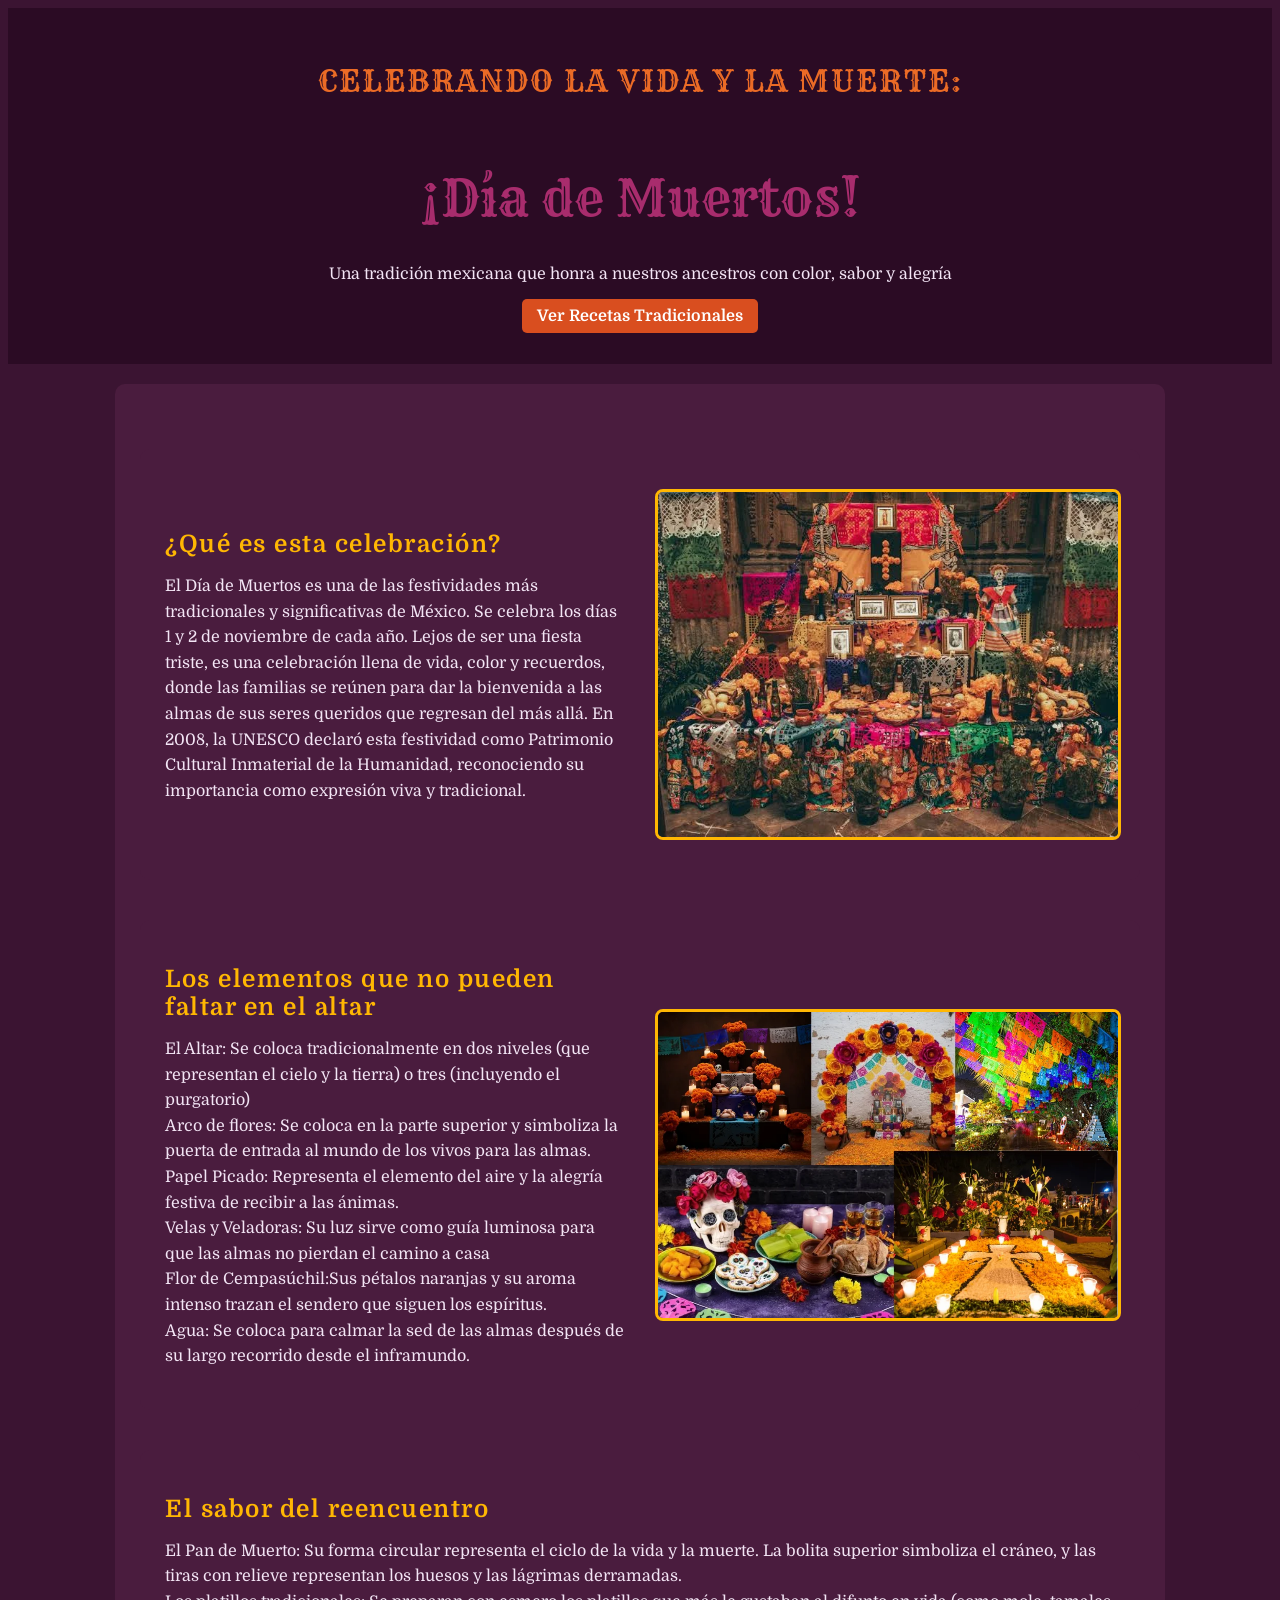
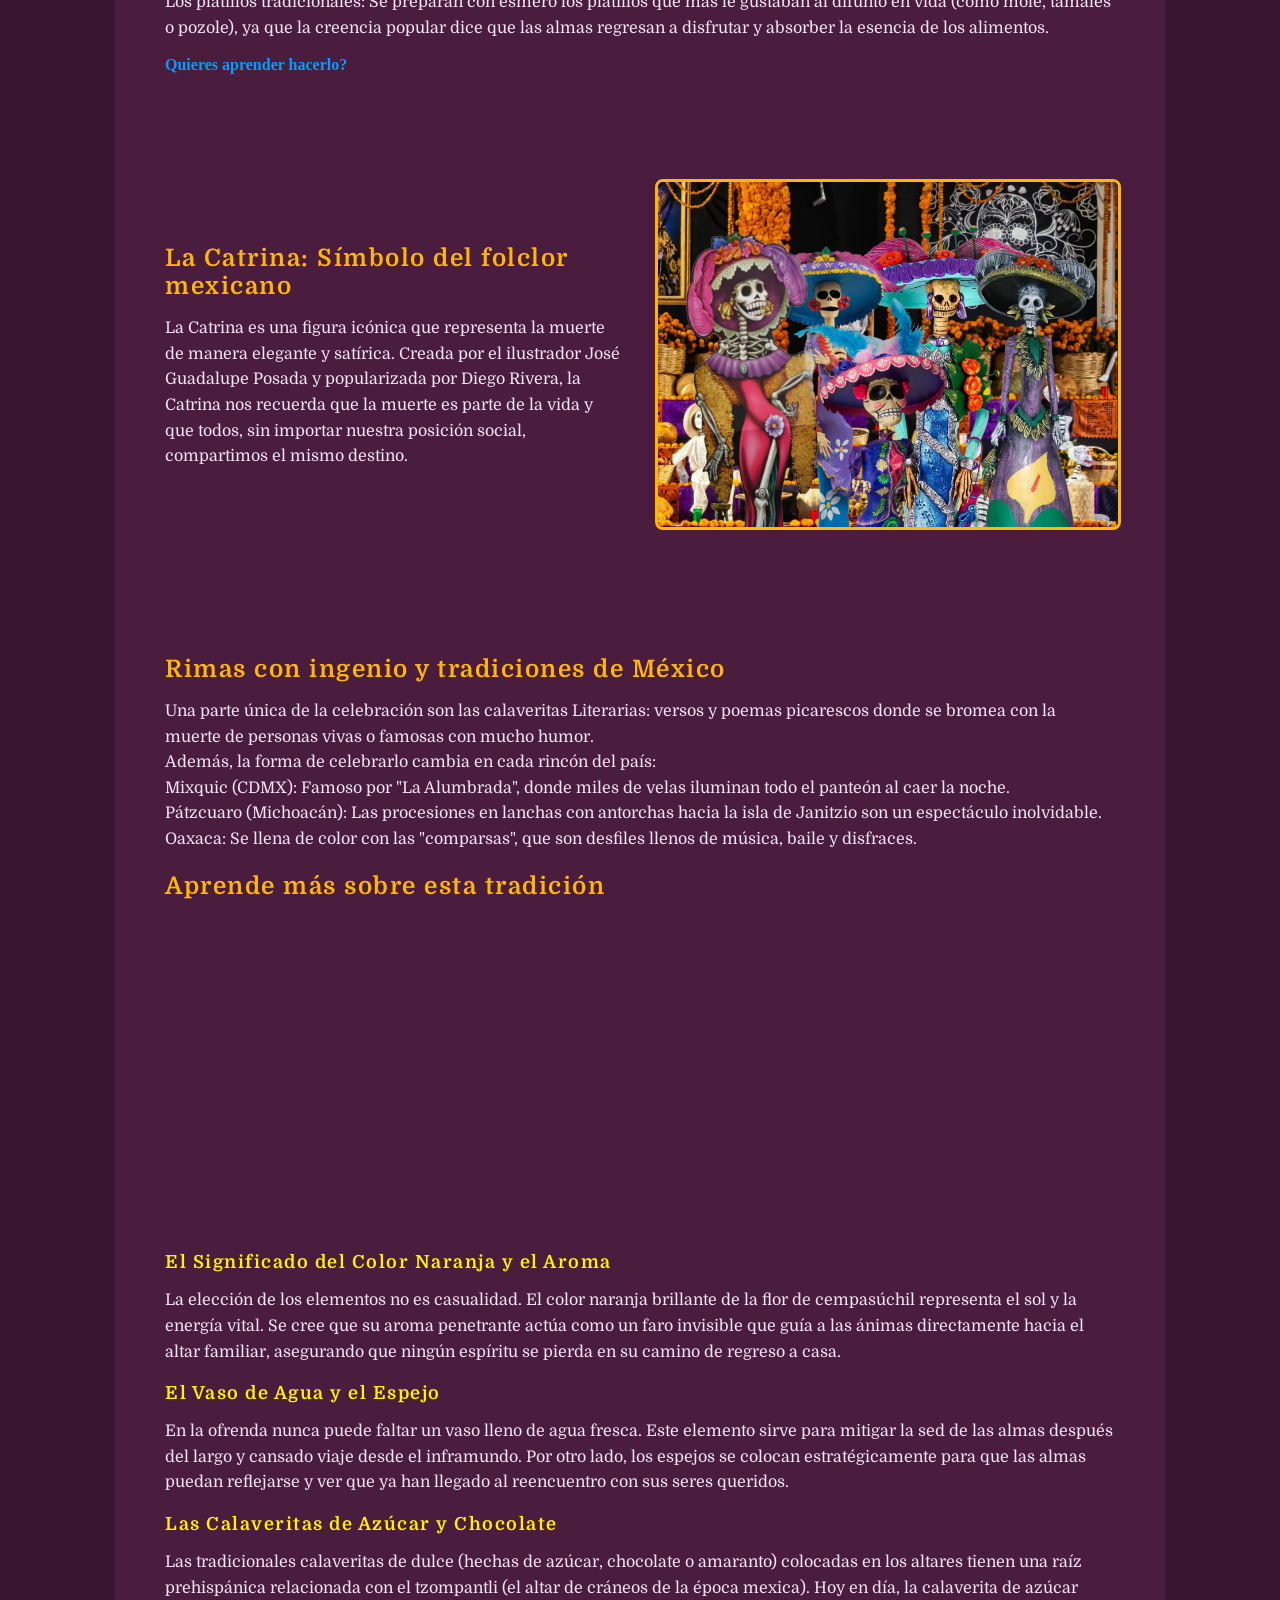
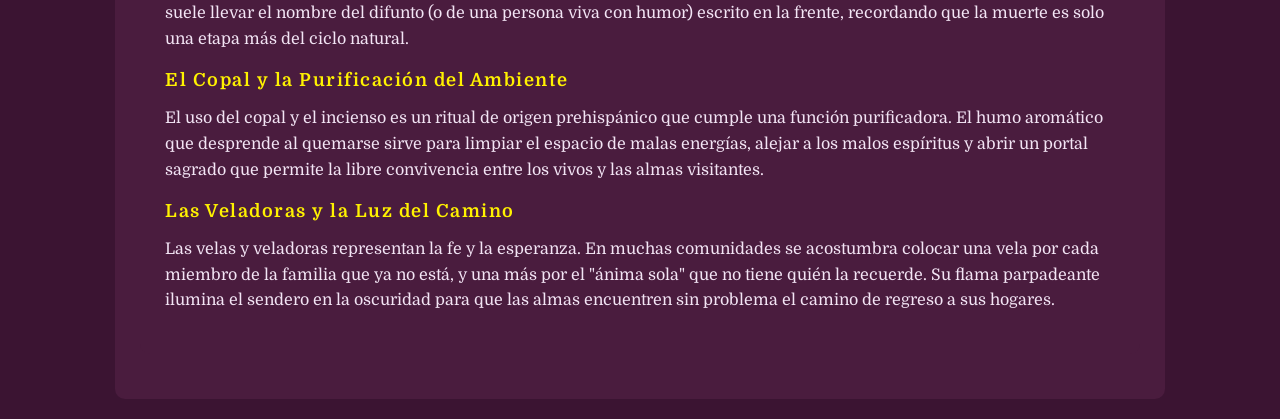
==== commit 7e80db90: "en index los textos que esta acompañados de imagenes se modificaron para que el texto este alado de " ====
--- a/index.html
+++ b/index.html
@@ -21,36 +21,56 @@
         </header>
         <main>
             <section>
-                <div class="seccionprincipal">
-                    <h2>¿Qué es esta celebración?</h2>
-                    <img src="img/ofrenda.webp" alt="Altar tradicional de Día de Muertos decorado con flores de cempasúchil y papel picado" width="500">
-                    <p>El Día de Muertos es una de las festividades más tradicionales y significativas de México. Se celebra los días 1 y 2 de noviembre de cada año. Lejos de ser una fiesta triste, es una celebración llena de vida, color y recuerdos, donde las familias se reúnen para dar la bienvenida a las almas de sus seres queridos que regresan del más allá. En 2008, la UNESCO declaró esta festividad como Patrimonio Cultural Inmaterial de la Humanidad, reconociendo su importancia como expresión viva y tradicional.</p>
+                <section class="secciondividida">
+                    <div class="texto">
+                        <h2>¿Qué es esta celebración?</h2>
+                        <p>El Día de Muertos es una de las festividades más tradicionales y significativas de México. Se celebra los días 1 y 2 de noviembre de cada año. Lejos de ser una fiesta triste, es una celebración llena de vida, color y recuerdos, donde las familias se reúnen para dar la bienvenida a las almas de sus seres queridos que regresan del más allá. En 2008, la UNESCO declaró esta festividad como Patrimonio Cultural Inmaterial de la Humanidad, reconociendo su importancia como expresión viva y tradicional.</p>
+                    </div>
+                    <div class="imagen">
+                        <img src="img/ofrenda.webp" alt="Altar tradicional de Día de Muertos decorado con flores de cempasúchil y papel picado" width="500">
+                    </div>
+                </section>
 
-                    <h2>Los elementos que no pueden faltar en el altar</h2>
-                    <img src="img/elementos.webp" alt="Elementos del altar de Día de Muertos" width="500">
-                    <p>El Altar: Se coloca tradicionalmente en dos niveles (que representan el cielo y la tierra) o tres (incluyendo el purgatorio) <br>
+
+                <section class="secciondividida">
+                      <div class="texto">
+                        <h2>Los elementos que no pueden faltar en el altar</h2>
+                        <p>El Altar: Se coloca tradicionalmente en dos niveles (que representan el cielo y la tierra) o tres (incluyendo el purgatorio) <br>
                         Arco de flores: Se coloca en la parte superior y simboliza la puerta de entrada al mundo de los vivos para las almas. <br>
                         Papel Picado: Representa el elemento del aire y la alegría festiva de recibir a las ánimas. <br>
                         Velas y Veladoras: Su luz sirve como guía luminosa para que las almas no pierdan el camino a casa <br>
                         Flor de Cempasúchil:Sus pétalos naranjas y su aroma intenso trazan el sendero que siguen los espíritus. <br>
                         Agua: Se coloca para calmar la sed de las almas después de su largo recorrido desde el inframundo.
-                    </p>
-
+                        </p>
+                    </div>
+                    <div class="imagen">
+                        <img src="img/elementos.webp" alt="Elementos del altar de Día de Muertos" width="500">
+                    </div>
+                </section>
+                
+                <section>
                     <h2>El sabor del reencuentro</h2>
-                    <p>El Pan de Muerto: Su forma circular representa el ciclo de la vida y la muerte. La bolita superior simboliza el cráneo, y las tiras con relieve representan los huesos y las lágrimas derramadas. <br>
-                        
+                    <p>El Pan de Muerto: Su forma circular representa el ciclo de la vida y la muerte. La bolita superior simboliza el cráneo, y las tiras con relieve representan los huesos y las lágrimas derramadas. <br>        
                         Los platillos tradicionales: Se preparan con esmero los platillos que más le gustaban al difunto en vida (como mole, tamales o pozole), ya que la creencia popular dice que las almas regresan a disfrutar y absorber la esencia de los alimentos.
                     </p>    
                         <nav>
                             <a href="recetas.html">Quieres aprender hacerlo?</a>
                         </nav>
+                 </section>
+
+                <section class="secciondividida">
+                    <div class="texto">
+                        <h2>La Catrina: Símbolo del folclor mexicano</h2>
+                        <p>La Catrina es una figura icónica que representa la muerte de manera elegante y satírica. Creada por el ilustrador José Guadalupe Posada y popularizada por Diego Rivera, la Catrina nos recuerda que la muerte es parte de la vida y que todos, sin importar nuestra posición social, compartimos el mismo destino.
+                        </p>
+                    </div>
+                    <div class="imagen">
+                        <img src="img/catrina.webp" alt="Imagen de las catrinas" width="500">
+                    </div>
+                </section>
+
                     
-
-                    <h2>La Catrina: Símbolo del folclor mexicano</h2>
-                    <p>La Catrina es una figura icónica que representa la muerte de manera elegante y satírica. Creada por el ilustrador José Guadalupe Posada y popularizada por Diego Rivera, la Catrina nos recuerda que la muerte es parte de la vida y que todos, sin importar nuestra posición social, compartimos el mismo destino.
-                    </p>
-                    <img src="img/catrina.webp" alt="Imagen de las catrinas" width="500">
-
+                <section>
                     <h2>Rimas con ingenio y tradiciones de México</h2>
                     <p>Una parte única de la celebración son las calaveritas Literarias: versos y poemas picarescos donde se bromea con la muerte de personas vivas o famosas con mucho humor. <br>
                         Además, la forma de celebrarlo cambia en cada rincón del país: <br>
@@ -79,7 +99,7 @@
                     <h3>Las Veladoras y la Luz del Camino</h3>
                     <p>Las velas y veladoras representan la fe y la esperanza. En muchas comunidades se acostumbra colocar una vela por cada miembro de la familia que ya no está, y una más por el "ánima sola" que no tiene quién la recuerde. Su flama parpadeante ilumina el sendero en la oscuridad para que las almas encuentren sin problema el camino de regreso a sus hogares.</p>
                             
-                </div>
+                </section>
             </section>
         </main>
     </body>
--- a/CSS/style.css
+++ b/CSS/style.css
@@ -90,4 +90,21 @@
 a:hover {
     color: #e056fd;
     text-decoration: underline;
+}
+
+.secciondividida {
+    display: flex;
+    align-items: center;
+    justify-content: space-between;
+    gap: 30px;
+    margin: 40px 0;
+}
+
+.secciondividida .texto {
+    flex: 1;
+}
+
+.secciondividida .imagen {
+    flex: 1;
+    text-align: center;
 }
